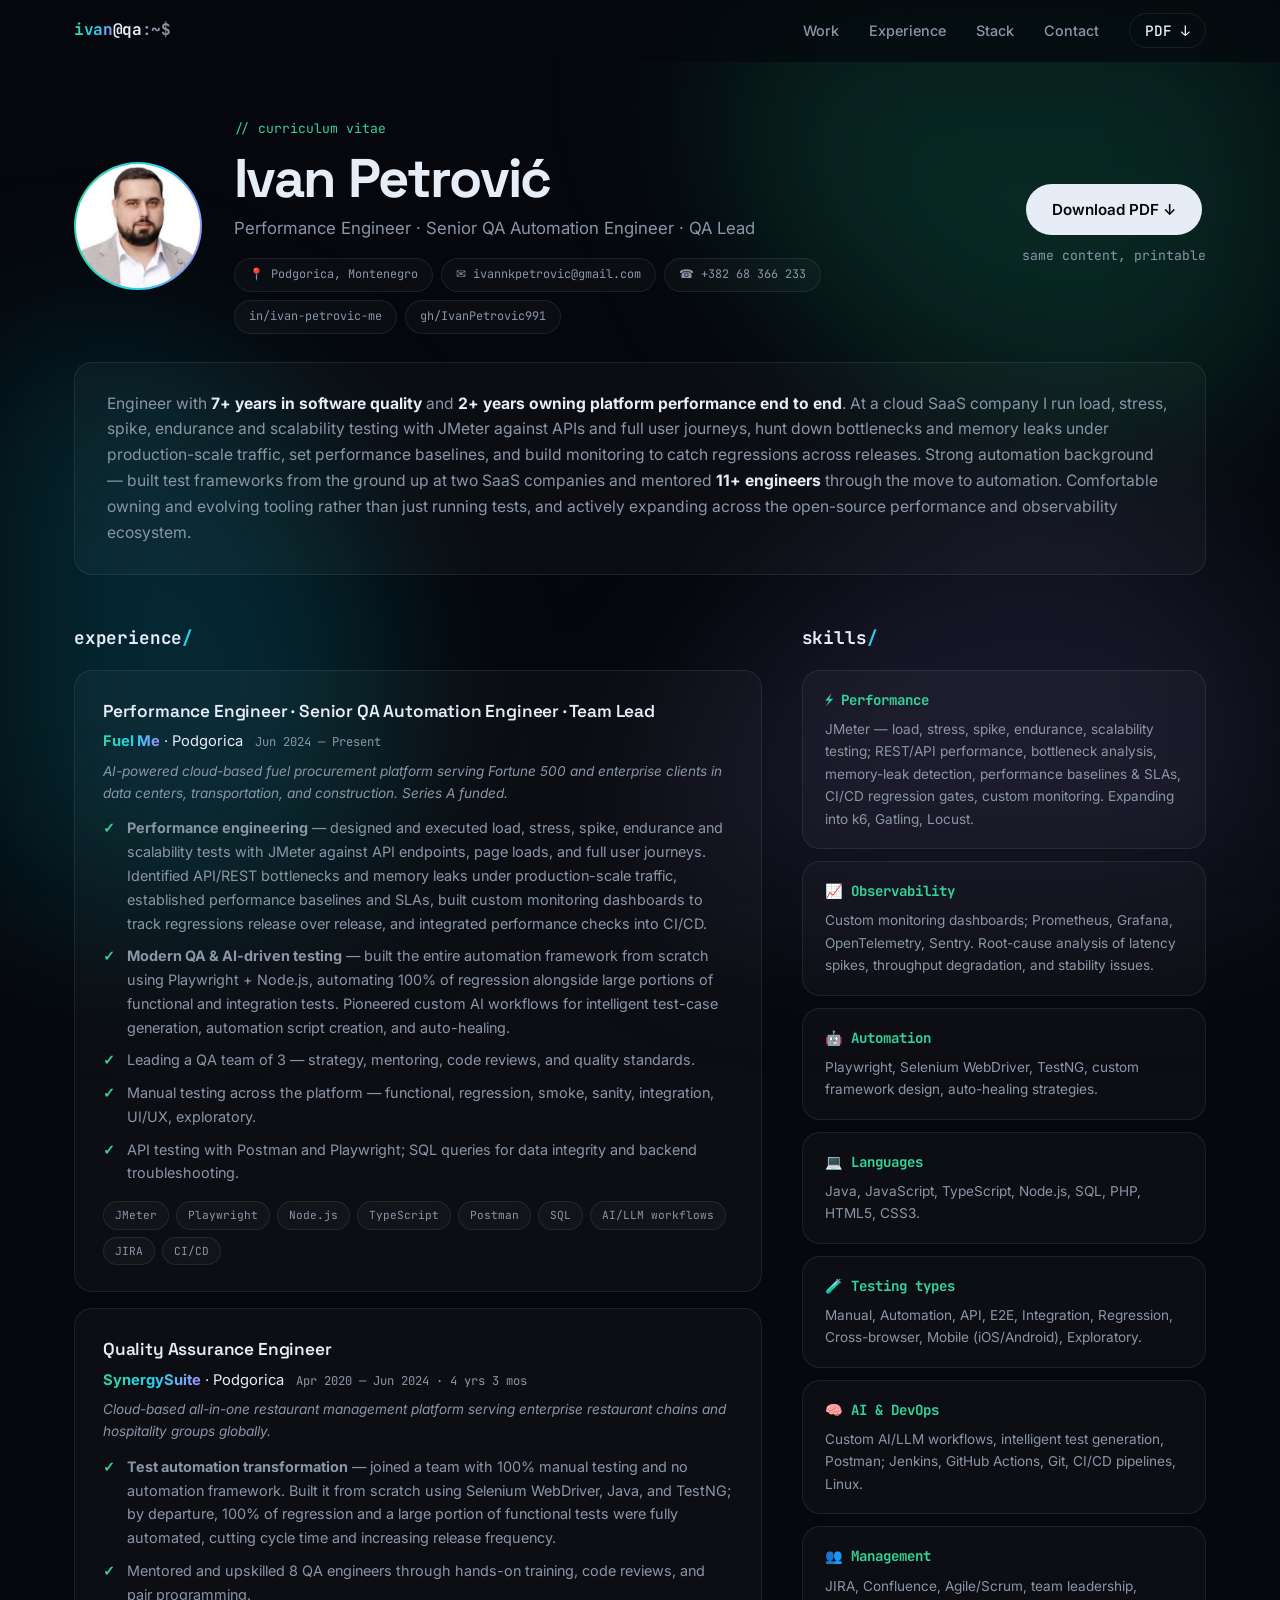
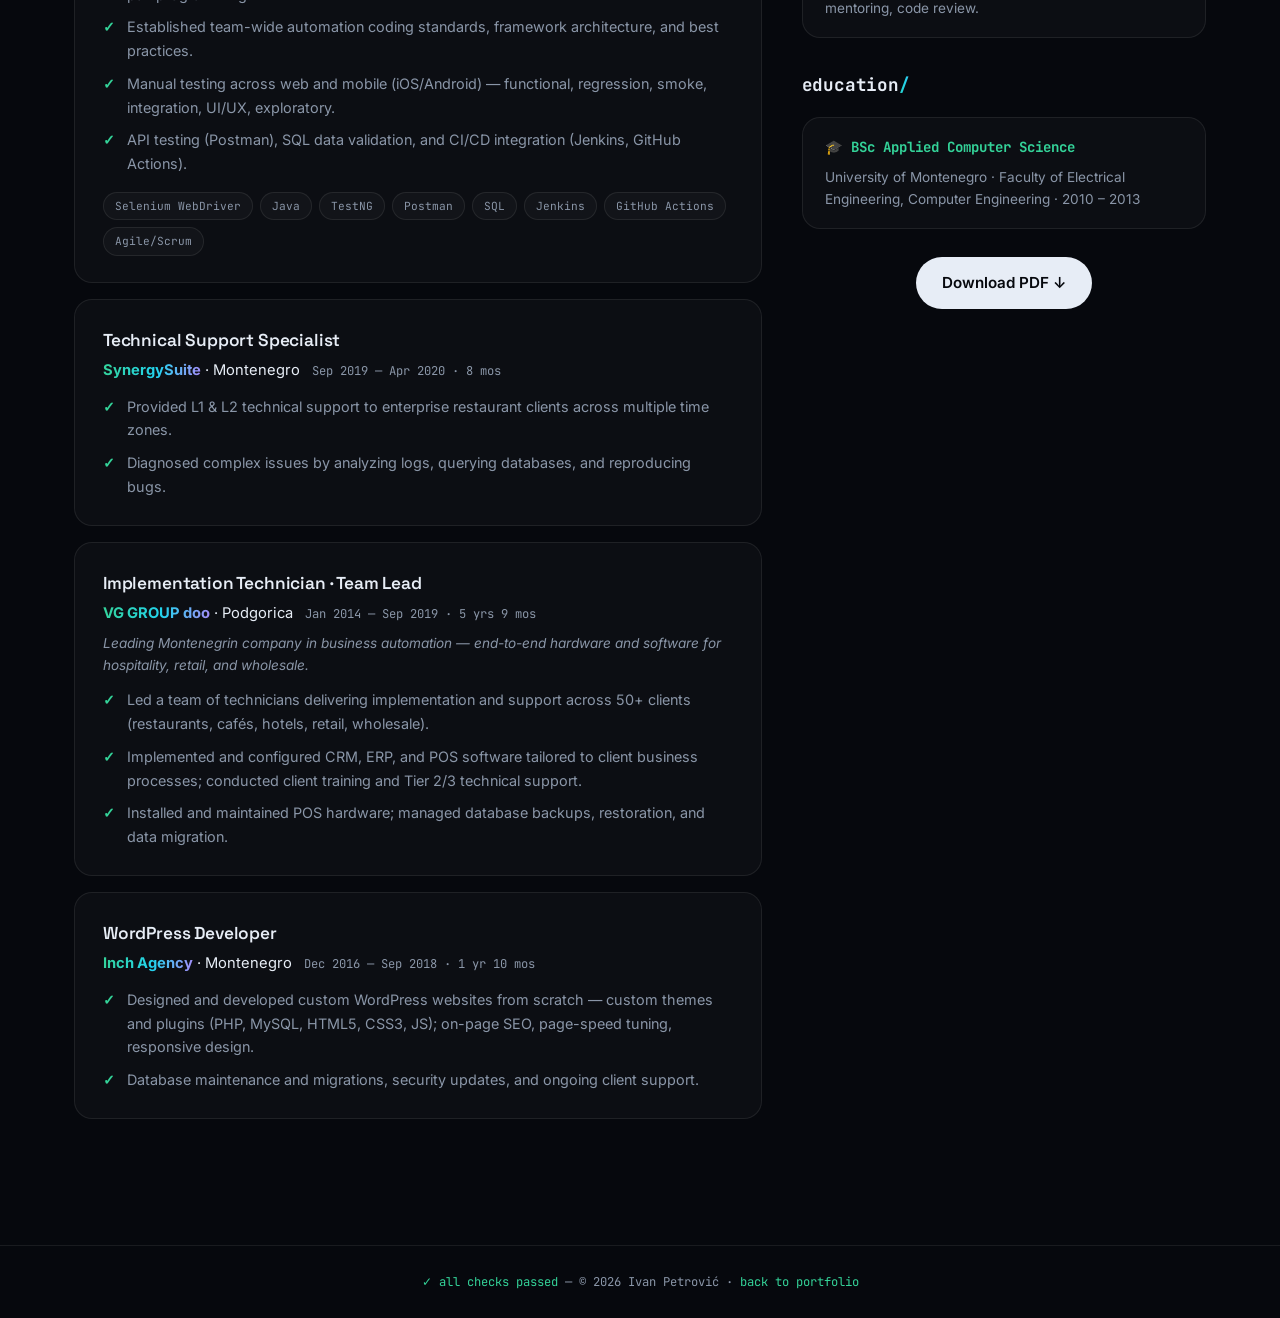
==== cv.html @ 8883f0e4 "Portfolio website — dark bento design, project case studies, CV page" ====
<!DOCTYPE html>
<html lang="en">
<head>
  <meta charset="UTF-8">
  <meta name="viewport" content="width=device-width, initial-scale=1.0">
  <title>CV — Ivan Petrović</title>
  <meta name="description" content="CV of Ivan Petrović — Performance Engineer, Senior QA Automation Engineer and QA Lead from Podgorica, Montenegro.">
  <link rel="icon" href="data:image/svg+xml,<svg xmlns='http://www.w3.org/2000/svg' viewBox='0 0 100 100'><text y='.9em' font-size='90'>✓</text></svg>">
  <link rel="preconnect" href="https://fonts.googleapis.com">
  <link rel="preconnect" href="https://fonts.gstatic.com" crossorigin>
  <link href="https://fonts.googleapis.com/css2?family=Space+Grotesk:wght@400;500;600;700&family=Inter:wght@400;500;600;700&family=JetBrains+Mono:wght@400;500;700&display=swap" rel="stylesheet">
  <link rel="stylesheet" href="css/style.css">
</head>
<body>

  <div class="aurora" aria-hidden="true">
    <div class="aurora-blob a1"></div>
    <div class="aurora-blob a2"></div>
    <div class="aurora-blob a3"></div>
  </div>
  <div class="noise" aria-hidden="true"></div>

  <nav class="nav" id="nav">
    <div class="nav-progress" id="navProgress"></div>
    <div class="nav-inner">
      <a href="index.html" class="nav-logo mono"><span class="grad-text">ivan</span>@qa<span class="dim">:~$</span></a>
      <button class="nav-toggle" id="navToggle" aria-label="Toggle menu" aria-expanded="false">
        <span></span><span></span><span></span>
      </button>
      <ul class="nav-links" id="navLinks">
        <li><a href="index.html#work">Work</a></li>
        <li><a href="index.html#experience">Experience</a></li>
        <li><a href="index.html#stack">Stack</a></li>
        <li><a href="index.html#contact">Contact</a></li>
        <li><a href="assets/IvanPetrovic_CV.pdf" class="nav-cta" download>PDF ↓</a></li>
      </ul>
    </div>
  </nav>

  <main class="cv-page">

    <header class="cv-head reveal">
      <img class="cv-photo" src="assets/profile.png" alt="Ivan Petrović" width="600" height="600">
      <div class="cv-head-text">
        <p class="section-kicker mono">// curriculum vitae</p>
        <h1 class="cv-name">Ivan Petrović</h1>
        <p class="cv-roles">Performance Engineer · Senior QA Automation Engineer · QA Lead</p>
        <div class="cv-contacts mono">
          <span class="pill">📍 Podgorica, Montenegro</span>
          <a class="pill" href="mailto:ivannkpetrovic@gmail.com">✉ ivannkpetrovic@gmail.com</a>
          <a class="pill" href="tel:+38268366233">☎ +382 68 366 233</a>
          <a class="pill" href="https://www.linkedin.com/in/ivan-petrovic-me/" target="_blank" rel="noopener">in/ivan-petrovic-me</a>
          <a class="pill" href="https://github.com/IvanPetrovic991" target="_blank" rel="noopener">gh/IvanPetrovic991</a>
        </div>
      </div>
      <div class="cv-download">
        <a href="assets/IvanPetrovic_CV.pdf" class="btn btn-primary" download>Download PDF ↓</a>
        <span class="mono dim sm">same content, printable</span>
      </div>
    </header>

    <section class="cv-summary reveal glow">
      <p>Engineer with <strong>7+ years in software quality</strong> and <strong>2+ years owning platform performance
      end to end</strong>. At a cloud SaaS company I run load, stress, spike, endurance and scalability testing with
      JMeter against APIs and full user journeys, hunt down bottlenecks and memory leaks under production-scale
      traffic, set performance baselines, and build monitoring to catch regressions across releases. Strong automation
      background — built test frameworks from the ground up at two SaaS companies and mentored <strong>11+
      engineers</strong> through the move to automation. Comfortable owning and evolving tooling rather than just
      running tests, and actively expanding across the open-source performance and observability ecosystem.</p>
    </section>

    <div class="cv-grid">

      <div class="cv-main">
        <h2 class="cv-section-title mono reveal">experience<span class="grad-text">/</span></h2>

        <article class="cv-job reveal glow">
          <header>
            <h3>Performance Engineer · Senior QA Automation Engineer · Team Lead</h3>
            <p class="cv-job-meta"><span class="grad-text">Fuel Me</span> · Podgorica <span class="mono dim">Jun 2024 — Present</span></p>
            <p class="cv-job-blurb">AI-powered cloud-based fuel procurement platform serving Fortune 500 and enterprise clients in data centers, transportation, and construction. Series A funded.</p>
          </header>
          <ul class="ticks">
            <li><strong>Performance engineering</strong> — designed and executed load, stress, spike, endurance and scalability tests with JMeter against API endpoints, page loads, and full user journeys. Identified API/REST bottlenecks and memory leaks under production-scale traffic, established performance baselines and SLAs, built custom monitoring dashboards to track regressions release over release, and integrated performance checks into CI/CD.</li>
            <li><strong>Modern QA & AI-driven testing</strong> — built the entire automation framework from scratch using Playwright + Node.js, automating 100% of regression alongside large portions of functional and integration tests. Pioneered custom AI workflows for intelligent test-case generation, automation script creation, and auto-healing.</li>
            <li>Leading a QA team of 3 — strategy, mentoring, code reviews, and quality standards.</li>
            <li>Manual testing across the platform — functional, regression, smoke, sanity, integration, UI/UX, exploratory.</li>
            <li>API testing with Postman and Playwright; SQL queries for data integrity and backend troubleshooting.</li>
          </ul>
          <div class="chips mono">
            <span>JMeter</span><span>Playwright</span><span>Node.js</span><span>TypeScript</span><span>Postman</span><span>SQL</span><span>AI/LLM workflows</span><span>JIRA</span><span>CI/CD</span>
          </div>
        </article>

        <article class="cv-job reveal glow">
          <header>
            <h3>Quality Assurance Engineer</h3>
            <p class="cv-job-meta"><span class="grad-text">SynergySuite</span> · Podgorica <span class="mono dim">Apr 2020 — Jun 2024 · 4 yrs 3 mos</span></p>
            <p class="cv-job-blurb">Cloud-based all-in-one restaurant management platform serving enterprise restaurant chains and hospitality groups globally.</p>
          </header>
          <ul class="ticks">
            <li><strong>Test automation transformation</strong> — joined a team with 100% manual testing and no automation framework. Built it from scratch using Selenium WebDriver, Java, and TestNG; by departure, 100% of regression and a large portion of functional tests were fully automated, cutting cycle time and increasing release frequency.</li>
            <li>Mentored and upskilled 8 QA engineers through hands-on training, code reviews, and pair programming.</li>
            <li>Established team-wide automation coding standards, framework architecture, and best practices.</li>
            <li>Manual testing across web and mobile (iOS/Android) — functional, regression, smoke, integration, UI/UX, exploratory.</li>
            <li>API testing (Postman), SQL data validation, and CI/CD integration (Jenkins, GitHub Actions).</li>
          </ul>
          <div class="chips mono">
            <span>Selenium WebDriver</span><span>Java</span><span>TestNG</span><span>Postman</span><span>SQL</span><span>Jenkins</span><span>GitHub Actions</span><span>Agile/Scrum</span>
          </div>
        </article>

        <article class="cv-job reveal glow">
          <header>
            <h3>Technical Support Specialist</h3>
            <p class="cv-job-meta"><span class="grad-text">SynergySuite</span> · Montenegro <span class="mono dim">Sep 2019 — Apr 2020 · 8 mos</span></p>
          </header>
          <ul class="ticks">
            <li>Provided L1 & L2 technical support to enterprise restaurant clients across multiple time zones.</li>
            <li>Diagnosed complex issues by analyzing logs, querying databases, and reproducing bugs.</li>
          </ul>
        </article>

        <article class="cv-job reveal glow">
          <header>
            <h3>Implementation Technician · Team Lead</h3>
            <p class="cv-job-meta"><span class="grad-text">VG GROUP doo</span> · Podgorica <span class="mono dim">Jan 2014 — Sep 2019 · 5 yrs 9 mos</span></p>
            <p class="cv-job-blurb">Leading Montenegrin company in business automation — end-to-end hardware and software for hospitality, retail, and wholesale.</p>
          </header>
          <ul class="ticks">
            <li>Led a team of technicians delivering implementation and support across 50+ clients (restaurants, cafés, hotels, retail, wholesale).</li>
            <li>Implemented and configured CRM, ERP, and POS software tailored to client business processes; conducted client training and Tier 2/3 technical support.</li>
            <li>Installed and maintained POS hardware; managed database backups, restoration, and data migration.</li>
          </ul>
        </article>

        <article class="cv-job reveal glow">
          <header>
            <h3>WordPress Developer</h3>
            <p class="cv-job-meta"><span class="grad-text">Inch Agency</span> · Montenegro <span class="mono dim">Dec 2016 — Sep 2018 · 1 yr 10 mos</span></p>
          </header>
          <ul class="ticks">
            <li>Designed and developed custom WordPress websites from scratch — custom themes and plugins (PHP, MySQL, HTML5, CSS3, JS); on-page SEO, page-speed tuning, responsive design.</li>
            <li>Database maintenance and migrations, security updates, and ongoing client support.</li>
          </ul>
        </article>
      </div>

      <aside class="cv-side">
        <h2 class="cv-section-title mono reveal">skills<span class="grad-text">/</span></h2>

        <div class="cv-skill reveal glow">
          <h3 class="mono">⚡ Performance</h3>
          <p>JMeter — load, stress, spike, endurance, scalability testing; REST/API performance, bottleneck analysis, memory-leak detection, performance baselines & SLAs, CI/CD regression gates, custom monitoring. Expanding into k6, Gatling, Locust.</p>
        </div>
        <div class="cv-skill reveal glow">
          <h3 class="mono">📈 Observability</h3>
          <p>Custom monitoring dashboards; Prometheus, Grafana, OpenTelemetry, Sentry. Root-cause analysis of latency spikes, throughput degradation, and stability issues.</p>
        </div>
        <div class="cv-skill reveal glow">
          <h3 class="mono">🤖 Automation</h3>
          <p>Playwright, Selenium WebDriver, TestNG, custom framework design, auto-healing strategies.</p>
        </div>
        <div class="cv-skill reveal glow">
          <h3 class="mono">💻 Languages</h3>
          <p>Java, JavaScript, TypeScript, Node.js, SQL, PHP, HTML5, CSS3.</p>
        </div>
        <div class="cv-skill reveal glow">
          <h3 class="mono">🧪 Testing types</h3>
          <p>Manual, Automation, API, E2E, Integration, Regression, Cross-browser, Mobile (iOS/Android), Exploratory.</p>
        </div>
        <div class="cv-skill reveal glow">
          <h3 class="mono">🧠 AI & DevOps</h3>
          <p>Custom AI/LLM workflows, intelligent test generation, Postman; Jenkins, GitHub Actions, Git, CI/CD pipelines, Linux.</p>
        </div>
        <div class="cv-skill reveal glow">
          <h3 class="mono">👥 Management</h3>
          <p>JIRA, Confluence, Agile/Scrum, team leadership, mentoring, code review.</p>
        </div>

        <h2 class="cv-section-title mono reveal">education<span class="grad-text">/</span></h2>
        <div class="cv-skill reveal glow">
          <h3 class="mono">🎓 BSc Applied Computer Science</h3>
          <p>University of Montenegro · Faculty of Electrical Engineering, Computer Engineering · 2010 – 2013</p>
        </div>

        <div class="cv-download-side reveal">
          <a href="assets/IvanPetrovic_CV.pdf" class="btn btn-primary" download>Download PDF ↓</a>
        </div>
      </aside>

    </div>
  </main>

  <footer class="footer mono">
    <p><span class="ok">✓ all checks passed</span> <span class="dim">— © <span id="year"></span> Ivan Petrović · <a href="index.html">back to portfolio</a></span></p>
  </footer>

  <script src="js/main.js"></script>
</body>
</html>
---- css/style.css ----
/* ============ Tokens ============ */
:root {
  --bg: #06080d;
  --surface: rgba(255, 255, 255, 0.028);
  --surface-solid: #0c1018;
  --border: rgba(255, 255, 255, 0.08);
  --border-hover: rgba(52, 211, 153, 0.45);
  --text: #e7edf6;
  --text-dim: #8a96a8;
  --green: #34d399;
  --cyan: #22d3ee;
  --violet: #a78bfa;
  --red: #f87171;
  --grad: linear-gradient(100deg, var(--green), var(--cyan) 55%, var(--violet));
  --radius: 18px;
  --font-display: "Space Grotesk", "Inter", system-ui, sans-serif;
  --font-sans: "Inter", system-ui, sans-serif;
  --font-mono: "JetBrains Mono", ui-monospace, monospace;
  --nav-h: 62px;
  --max-w: 1180px;
}

* { margin: 0; padding: 0; box-sizing: border-box; }
html { scroll-behavior: smooth; scroll-padding-top: calc(var(--nav-h) + 20px); }

body {
  background: var(--bg);
  color: var(--text);
  font-family: var(--font-sans);
  line-height: 1.65;
  -webkit-font-smoothing: antialiased;
  overflow-x: hidden;
}

.mono { font-family: var(--font-mono); }
.dim { color: var(--text-dim); }
.ok { color: var(--green); }
.bad { color: var(--red); }
.sm { font-size: 0.82rem; }

.grad-text {
  background: var(--grad);
  -webkit-background-clip: text;
  background-clip: text;
  -webkit-text-fill-color: transparent;
  font-style: normal;
}

a { color: var(--green); text-decoration: none; }
a:hover { text-decoration: underline; }
::selection { background: var(--green); color: var(--bg); }

/* ============ Aurora background ============ */
.aurora {
  position: fixed;
  inset: 0;
  z-index: -2;
  overflow: hidden;
  filter: blur(90px) saturate(1.2);
}
.aurora-blob {
  position: absolute;
  width: 55vw;
  height: 55vw;
  border-radius: 50%;
  opacity: 0.16;
  animation: drift 26s ease-in-out infinite alternate;
}
.a1 { background: var(--green); top: -22vw; right: -12vw; }
.a2 { background: var(--cyan); top: 38%; left: -25vw; animation-delay: -9s; animation-duration: 32s; }
.a3 { background: var(--violet); bottom: -25vw; right: -8vw; animation-delay: -18s; animation-duration: 38s; opacity: 0.12; }

@keyframes drift {
  from { transform: translate(0, 0) scale(1); }
  to { transform: translate(8vw, 6vh) scale(1.15); }
}

.noise {
  position: fixed;
  inset: 0;
  z-index: -1;
  opacity: 0.5;
  pointer-events: none;
  background-image: url("data:image/svg+xml,%3Csvg xmlns='http://www.w3.org/2000/svg' width='180' height='180'%3E%3Cfilter id='n'%3E%3CfeTurbulence type='fractalNoise' baseFrequency='0.85' numOctaves='2'/%3E%3CfeColorMatrix values='0 0 0 0 0 0 0 0 0 0 0 0 0 0 0 0 0 0 0.035 0'/%3E%3C/filter%3E%3Crect width='180' height='180' filter='url(%23n)'/%3E%3C/svg%3E");
}

/* ============ Reveal ============ */
.reveal {
  opacity: 0;
  transform: translateY(26px);
  transition: opacity 0.7s cubic-bezier(0.16, 1, 0.3, 1), transform 0.7s cubic-bezier(0.16, 1, 0.3, 1);
}
.reveal.visible { opacity: 1; transform: none; }
.reveal.d1 { transition-delay: 0.07s; }
.reveal.d2 { transition-delay: 0.14s; }
.reveal.d3 { transition-delay: 0.22s; }
.reveal.d4 { transition-delay: 0.3s; }
.reveal.d5 { transition-delay: 0.4s; }

@media (prefers-reduced-motion: reduce) {
  html { scroll-behavior: auto; }
  .reveal { opacity: 1; transform: none; transition: none; }
  .aurora-blob { animation: none; }
  .marquee-track { animation: none !important; }
  .pulse { animation: none; }
}

/* ============ Nav ============ */
.nav {
  position: fixed;
  top: 0; left: 0; right: 0;
  height: var(--nav-h);
  z-index: 100;
  background: rgba(6, 8, 13, 0.75);
  backdrop-filter: blur(16px) saturate(1.4);
  -webkit-backdrop-filter: blur(16px) saturate(1.4);
  border-bottom: 1px solid transparent;
  transition: border-color 0.3s ease;
}
.nav.scrolled { border-bottom-color: var(--border); }

.nav-progress {
  position: absolute;
  top: 0; left: 0;
  height: 2px;
  width: 0;
  background: var(--grad);
  transition: width 0.08s linear;
}

.nav-inner {
  max-width: var(--max-w);
  margin: 0 auto;
  height: 100%;
  padding: 0 24px;
  display: flex;
  align-items: center;
  justify-content: space-between;
}

.nav-logo { font-size: 1rem; font-weight: 700; color: var(--text); letter-spacing: -0.02em; }
.nav-logo:hover { text-decoration: none; }

.nav-links { display: flex; align-items: center; gap: 30px; list-style: none; }
.nav-links a {
  color: var(--text-dim);
  font-size: 0.9rem;
  font-weight: 500;
  transition: color 0.2s ease;
}
.nav-links a:hover, .nav-links a.active { color: var(--text); text-decoration: none; }

.nav-cta {
  font-family: var(--font-mono);
  border: 1px solid var(--border);
  color: var(--text) !important;
  padding: 7px 15px;
  border-radius: 999px;
  transition: border-color 0.2s ease, background 0.2s ease;
}
.nav-cta:hover { border-color: var(--green); background: rgba(52, 211, 153, 0.08); }

.nav-toggle { display: none; flex-direction: column; gap: 5px; background: none; border: none; cursor: pointer; padding: 8px; }
.nav-toggle span { width: 24px; height: 2px; background: var(--text); border-radius: 2px; transition: transform 0.25s ease, opacity 0.25s ease; }
.nav-toggle.open span:nth-child(1) { transform: translateY(7px) rotate(45deg); }
.nav-toggle.open span:nth-child(2) { opacity: 0; }
.nav-toggle.open span:nth-child(3) { transform: translateY(-7px) rotate(-45deg); }

/* ============ Hero ============ */
.hero {
  min-height: 100svh;
  display: flex;
  flex-direction: column;
  justify-content: center;
  padding-top: var(--nav-h);
}

.hero-inner {
  max-width: var(--max-w);
  margin: 0 auto;
  padding: 64px 24px 48px;
  width: 100%;
}

.hero-meta { display: flex; gap: 10px; flex-wrap: wrap; align-items: center; margin-bottom: 28px; }

.hero-avatar {
  width: 52px;
  height: 52px;
  border-radius: 50%;
  object-fit: cover;
  border: 2px solid transparent;
  background: var(--grad) border-box;
  margin-right: 6px;
}

.pill {
  font-size: 0.74rem;
  padding: 6px 14px;
  border-radius: 999px;
  border: 1px solid var(--border);
  color: var(--text-dim);
  background: var(--surface);
}
.pill-live { color: var(--green); border-color: rgba(52, 211, 153, 0.35); display: inline-flex; align-items: center; gap: 8px; }
.pulse {
  width: 7px; height: 7px;
  border-radius: 50%;
  background: var(--green);
  animation: pulse 2s ease infinite;
}
@keyframes pulse {
  0%, 100% { box-shadow: 0 0 0 0 rgba(52, 211, 153, 0.5); }
  50% { box-shadow: 0 0 0 6px rgba(52, 211, 153, 0); }
}

.hero-title {
  font-family: var(--font-display);
  font-size: clamp(2.7rem, 7.2vw, 5.6rem);
  font-weight: 700;
  line-height: 1.02;
  letter-spacing: -0.035em;
  margin-bottom: 30px;
}
.hero-title span { display: block; }

.hero-sub {
  font-size: clamp(1rem, 1.6vw, 1.18rem);
  color: var(--text-dim);
  max-width: 640px;
  margin-bottom: 36px;
}
.hero-sub strong { color: var(--text); }

.hero-actions { display: flex; gap: 14px; flex-wrap: wrap; margin-bottom: 56px; }

.btn {
  display: inline-flex;
  align-items: center;
  gap: 9px;
  padding: 13px 26px;
  border-radius: 999px;
  font-weight: 600;
  font-size: 0.95rem;
  transition: transform 0.15s ease, box-shadow 0.15s ease, border-color 0.15s ease;
}
.btn:hover { text-decoration: none; transform: translateY(-2px); }
.btn-lg { padding: 16px 34px; font-size: 1.05rem; }

.btn-primary { background: var(--text); color: var(--bg); }
.btn-primary:hover { box-shadow: 0 10px 40px rgba(52, 211, 153, 0.3); }

.btn-ghost { border: 1px solid var(--border); color: var(--text); background: var(--surface); }
.btn-ghost:hover { border-color: var(--border-hover); }

.hero-facts {
  display: flex;
  flex-direction: column;
  gap: 12px;
  max-width: 680px;
  border-left: 2px solid rgba(52, 211, 153, 0.35);
  padding-left: 20px;
}
.hero-facts p { font-size: 0.84rem; color: var(--text-dim); line-height: 1.7; }
.hero-facts strong { color: var(--text); font-weight: 500; }
.fact-prompt {
  color: var(--green);
  font-weight: 700;
  margin-right: 8px;
  white-space: nowrap;
}

/* Marquee */
.marquee {
  border-block: 1px solid var(--border);
  overflow: hidden;
  padding: 14px 0;
  background: var(--surface);
  mask-image: linear-gradient(90deg, transparent, black 8%, black 92%, transparent);
  -webkit-mask-image: linear-gradient(90deg, transparent, black 8%, black 92%, transparent);
}
.marquee-track {
  display: flex;
  gap: 28px;
  width: max-content;
  animation: marquee 32s linear infinite;
  font-size: 0.82rem;
  color: var(--text-dim);
  white-space: nowrap;
}
.marquee-track i { color: var(--green); font-style: normal; }
@keyframes marquee { to { transform: translateX(-50%); } }

/* ============ Sections ============ */
.section {
  max-width: var(--max-w);
  margin: 0 auto;
  padding: 110px 24px 0;
}

.section-kicker { color: var(--green); font-size: 0.82rem; margin-bottom: 10px; }

.section-title {
  font-family: var(--font-display);
  font-size: clamp(2rem, 4.5vw, 3.2rem);
  font-weight: 700;
  letter-spacing: -0.03em;
  margin-bottom: 44px;
}

/* ============ Projects ============ */
.project { margin-bottom: 110px; }
.project:last-child { margin-bottom: 0; }

.project-head {
  display: grid;
  grid-template-columns: 1.6fr 1fr;
  gap: 40px;
  align-items: end;
  margin-bottom: 34px;
}

.project-tag { color: var(--green); font-size: 0.8rem; margin-bottom: 12px; }

.project-title {
  font-family: var(--font-display);
  font-size: clamp(1.9rem, 4.2vw, 3rem);
  font-weight: 700;
  letter-spacing: -0.03em;
  line-height: 1.08;
  margin-bottom: 16px;
}

.project-lede { color: var(--text-dim); font-size: 1.02rem; max-width: 620px; }
.project-lede strong { color: var(--text); }
.project-lede em { color: var(--text); font-style: normal; border-bottom: 2px solid var(--green); }

.project-cta { display: flex; flex-direction: column; gap: 16px; align-items: flex-start; }

.chips { display: flex; flex-wrap: wrap; gap: 7px; }
.chips span {
  font-size: 0.7rem;
  padding: 4px 11px;
  border-radius: 999px;
  border: 1px solid var(--border);
  color: var(--text-dim);
  background: var(--surface);
}

/* Bento */
.bento {
  display: grid;
  grid-template-columns: repeat(12, 1fr);
  gap: 16px;
}
.span-4 { grid-column: span 4; }
.span-5 { grid-column: span 5; }
.span-7 { grid-column: span 7; }

.bento-card {
  position: relative;
  background: var(--surface);
  border: 1px solid var(--border);
  border-radius: var(--radius);
  padding: 26px;
  overflow: hidden;
  transition: border-color 0.25s ease, transform 0.25s ease;
  display: flex;
  flex-direction: column;
  gap: 12px;
}
.bento-card:hover { border-color: var(--border-hover); transform: translateY(-3px); }

/* mouse-follow spotlight */
.glow::before {
  content: "";
  position: absolute;
  inset: 0;
  border-radius: inherit;
  background: radial-gradient(360px circle at var(--mx, 50%) var(--my, 50%), rgba(52, 211, 153, 0.08), transparent 65%);
  opacity: 0;
  transition: opacity 0.3s ease;
  pointer-events: none;
}
.glow:hover::before { opacity: 1; }

.bento-title {
  font-family: var(--font-display);
  font-size: 1.06rem;
  font-weight: 600;
  letter-spacing: -0.01em;
  display: flex;
  align-items: center;
  gap: 10px;
}
.bento-ico { font-size: 1.05rem; }

.bento-card p { color: var(--text-dim); font-size: 0.9rem; }
.bento-card p strong, .bento-card li strong { color: var(--text); }
.bento-card code { color: var(--green); font-size: 0.82em; background: rgba(52, 211, 153, 0.08); padding: 1px 6px; border-radius: 6px; }

.q { display: block; margin-top: 8px; color: var(--text); font-style: italic; font-size: 0.86rem; }

/* code blocks */
.code {
  background: var(--surface-solid);
  border: 1px solid var(--border);
  border-radius: 12px;
  padding: 16px 18px;
  font-size: 0.74rem;
  line-height: 1.6;
  overflow-x: auto;
  margin-top: auto;
}
.code-sm { font-size: 0.7rem; }
.c-kw { color: var(--violet); }
.c-fn { color: var(--cyan); }
.c-str { color: var(--green); }
.c-num { color: #fbbf24; }
.c-cm { color: var(--text-dim); }
.c-key { color: var(--cyan); }

/* verdict tables */
.verdict {
  border: 1px solid var(--border);
  border-radius: 12px;
  overflow: hidden;
  font-size: 0.74rem;
  margin-top: auto;
  background: var(--surface-solid);
}
.v-row {
  display: grid;
  grid-template-columns: 1.6fr 1fr 0.9fr 0.9fr 0.6fr;
  gap: 8px;
  padding: 8px 14px;
  border-bottom: 1px solid var(--border);
  align-items: center;
}
.v-row:last-child { border-bottom: none; }
.v-head { color: var(--text-dim); background: rgba(255, 255, 255, 0.02); }
.v-row .ok { font-weight: 700; }

/* key-value rows */
.kv { display: flex; flex-direction: column; gap: 8px; font-size: 0.78rem; margin-top: auto; }
.kv > div {
  display: flex;
  justify-content: space-between;
  gap: 14px;
  padding: 9px 14px;
  border: 1px solid var(--border);
  border-radius: 10px;
  background: var(--surface-solid);
}

/* tick lists */
.ticks { list-style: none; display: flex; flex-direction: column; gap: 9px; }
.ticks li {
  color: var(--text-dim);
  font-size: 0.88rem;
  padding-left: 24px;
  position: relative;
}
.ticks li::before {
  content: "✓";
  position: absolute;
  left: 0;
  color: var(--green);
  font-family: var(--font-mono);
  font-weight: 700;
}

/* architecture layers */
.layers { display: flex; flex-direction: column; gap: 4px; font-size: 0.76rem; }
.layer {
  display: flex;
  justify-content: space-between;
  gap: 14px;
  align-items: baseline;
  border: 1px solid var(--border);
  background: var(--surface-solid);
  border-radius: 10px;
  padding: 8px 14px;
}
.layer-n { color: var(--cyan); white-space: nowrap; }
.layer-arrow { text-align: center; color: var(--text-dim); font-size: 0.7rem; line-height: 1; }

.project-foot {
  margin-top: 22px;
  font-size: 0.78rem;
  color: var(--text-dim);
}
.project-foot code { color: var(--green); }

/* ============ Experience ============ */
.xp-list { display: flex; flex-direction: column; gap: 16px; }

.xp {
  position: relative;
  display: grid;
  grid-template-columns: 190px 1fr;
  gap: 28px;
  background: var(--surface);
  border: 1px solid var(--border);
  border-radius: var(--radius);
  padding: 28px;
  overflow: hidden;
  transition: border-color 0.25s ease, transform 0.25s ease;
}
.xp:hover { border-color: var(--border-hover); transform: translateY(-2px); }
.xp-compact { padding: 20px 28px; }

.xp-when { font-size: 0.78rem; color: var(--text-dim); padding-top: 4px; white-space: nowrap; }

.xp-body h3 {
  font-family: var(--font-display);
  font-size: 1.12rem;
  font-weight: 600;
  letter-spacing: -0.01em;
  margin-bottom: 4px;
}
.xp-co { font-weight: 700; }
.xp-blurb { color: var(--text-dim); font-size: 0.86rem; font-style: italic; margin-bottom: 10px; }
.xp .ticks li { font-size: 0.9rem; }

.edu { margin-top: 28px; font-size: 0.82rem; color: var(--text-dim); }

/* ============ Stack ============ */
.stack-grid {
  display: grid;
  grid-template-columns: repeat(3, 1fr);
  gap: 16px;
}
.stack-card {
  position: relative;
  background: var(--surface);
  border: 1px solid var(--border);
  border-radius: var(--radius);
  padding: 24px;
  overflow: hidden;
  transition: border-color 0.25s ease, transform 0.25s ease;
}
.stack-card:hover { border-color: var(--border-hover); transform: translateY(-2px); }
.stack-card h3 { font-size: 0.95rem; font-weight: 700; margin-bottom: 8px; color: var(--green); }
.stack-card p { color: var(--text-dim); font-size: 0.88rem; }
.stack-card p .dim { font-size: 0.8em; }

/* ============ Contact ============ */
.section-contact { text-align: center; padding-bottom: 130px; }

.contact-title {
  font-family: var(--font-display);
  font-size: clamp(2.2rem, 6vw, 4.4rem);
  font-weight: 700;
  letter-spacing: -0.035em;
  line-height: 1.06;
  margin-bottom: 40px;
}

.contact-actions { margin-bottom: 28px; }
.contact-links { font-size: 0.84rem; display: flex; gap: 14px; justify-content: center; flex-wrap: wrap; }

/* ============ CV page ============ */
.cv-page {
  max-width: var(--max-w);
  margin: 0 auto;
  padding: calc(var(--nav-h) + 56px) 24px 110px;
}

.cv-head {
  display: grid;
  grid-template-columns: auto 1fr auto;
  gap: 32px;
  align-items: center;
  margin-bottom: 28px;
}

.cv-photo {
  width: 128px;
  height: 128px;
  border-radius: 50%;
  object-fit: cover;
  border: 2px solid transparent;
  background: var(--grad) border-box;
}

.cv-name {
  font-family: var(--font-display);
  font-size: clamp(2.2rem, 5vw, 3.4rem);
  font-weight: 700;
  letter-spacing: -0.03em;
  line-height: 1.05;
  margin-bottom: 8px;
}

.cv-roles { color: var(--text-dim); font-size: 1.05rem; margin-bottom: 16px; }

.cv-contacts { display: flex; flex-wrap: wrap; gap: 8px; }
.cv-contacts a.pill { color: var(--text-dim); transition: color 0.2s ease, border-color 0.2s ease; }
.cv-contacts a.pill:hover { color: var(--green); border-color: var(--border-hover); text-decoration: none; }

.cv-download { display: flex; flex-direction: column; gap: 10px; align-items: center; text-align: center; }

.cv-summary {
  position: relative;
  background: var(--surface);
  border: 1px solid var(--border);
  border-radius: var(--radius);
  padding: 28px 32px;
  margin-bottom: 48px;
  overflow: hidden;
}
.cv-summary p { color: var(--text-dim); font-size: 0.98rem; }
.cv-summary strong { color: var(--text); }

.cv-grid {
  display: grid;
  grid-template-columns: 1.7fr 1fr;
  gap: 40px;
  align-items: start;
}

.cv-section-title {
  font-size: 1.1rem;
  font-weight: 700;
  color: var(--text);
  margin-bottom: 18px;
  letter-spacing: -0.01em;
}
.cv-side .cv-section-title { margin-top: 0; }
.cv-side .cv-section-title:not(:first-child) { margin-top: 32px; }

.cv-job {
  position: relative;
  background: var(--surface);
  border: 1px solid var(--border);
  border-radius: var(--radius);
  padding: 26px 28px;
  margin-bottom: 16px;
  overflow: hidden;
  transition: border-color 0.25s ease, transform 0.25s ease;
}
.cv-job:hover { border-color: var(--border-hover); transform: translateY(-2px); }

.cv-job h3 {
  font-family: var(--font-display);
  font-size: 1.08rem;
  font-weight: 600;
  letter-spacing: -0.01em;
  margin-bottom: 4px;
}
.cv-job-meta { font-size: 0.92rem; margin-bottom: 6px; }
.cv-job-meta .grad-text { font-weight: 700; }
.cv-job-meta .mono { font-size: 0.76rem; margin-left: 8px; }
.cv-job-blurb { color: var(--text-dim); font-size: 0.85rem; font-style: italic; margin-bottom: 4px; }
.cv-job .ticks { margin-top: 12px; }
.cv-job .ticks li { font-size: 0.9rem; }
.cv-job .chips { margin-top: 16px; }

.cv-skill {
  position: relative;
  background: var(--surface);
  border: 1px solid var(--border);
  border-radius: var(--radius);
  padding: 18px 22px;
  margin-bottom: 12px;
  overflow: hidden;
  transition: border-color 0.25s ease;
}
.cv-skill:hover { border-color: var(--border-hover); }
.cv-skill h3 { font-size: 0.88rem; font-weight: 700; color: var(--green); margin-bottom: 6px; }
.cv-skill p { color: var(--text-dim); font-size: 0.85rem; }

.cv-download-side { margin-top: 28px; text-align: center; }

@media (max-width: 900px) {
  .cv-head { grid-template-columns: auto 1fr; }
  .cv-download { grid-column: 1 / -1; flex-direction: row; align-items: center; }
  .cv-grid { grid-template-columns: 1fr; }
}

@media (max-width: 560px) {
  .cv-head { grid-template-columns: 1fr; text-align: left; }
  .cv-photo { width: 96px; height: 96px; }
}

/* ============ Footer ============ */
.footer {
  border-top: 1px solid var(--border);
  padding: 26px 24px;
  text-align: center;
  font-size: 0.76rem;
  color: var(--text-dim);
}

/* ============ Responsive ============ */
@media (max-width: 1000px) {
  .span-4, .span-5, .span-7 { grid-column: span 6; }
  .project-head { grid-template-columns: 1fr; align-items: start; gap: 20px; }
  .stack-grid { grid-template-columns: repeat(2, 1fr); }
}

@media (max-width: 680px) {
  .nav-toggle { display: flex; }
  .nav-links {
    position: fixed;
    top: var(--nav-h);
    left: 0; right: 0;
    flex-direction: column;
    gap: 0;
    background: rgba(6, 8, 13, 0.97);
    backdrop-filter: blur(16px);
    border-bottom: 1px solid var(--border);
    padding: 8px 0 18px;
    transform: translateY(-130%);
    transition: transform 0.3s ease;
    z-index: -1;
  }
  .nav-links.open { transform: none; }
  .nav-links li { width: 100%; text-align: center; }
  .nav-links a { display: block; padding: 13px 0; }
  .nav-cta { display: inline-block !important; margin-top: 8px; }

  .span-4, .span-5, .span-7 { grid-column: span 12; }
  .stack-grid { grid-template-columns: 1fr; }
  .xp { grid-template-columns: 1fr; gap: 8px; }
  .section { padding-top: 80px; }
  .project { margin-bottom: 80px; }
  .v-row { grid-template-columns: 1.4fr 0.9fr 0.9fr 0.5fr; font-size: 0.68rem; }
  .v-row span:nth-child(4) { display: none; }
  .v-head span:nth-child(4) { display: none; }
}
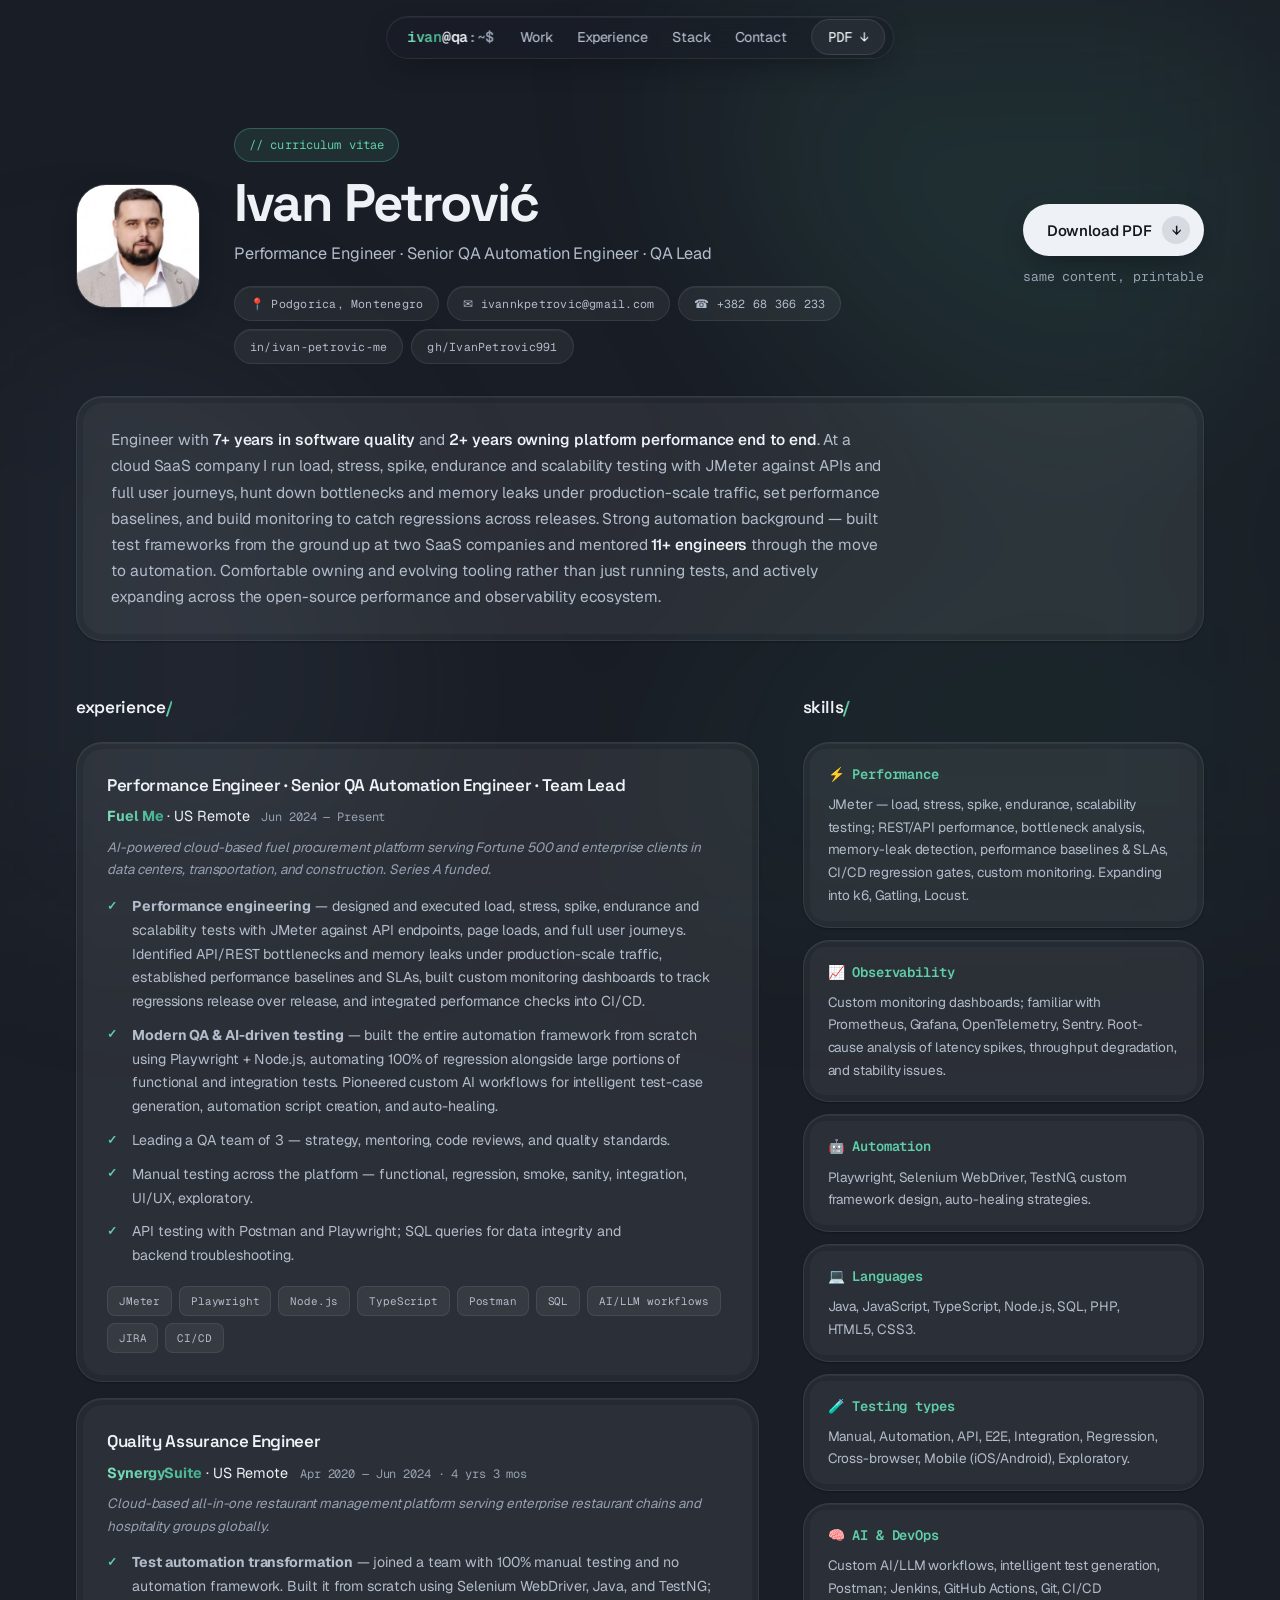
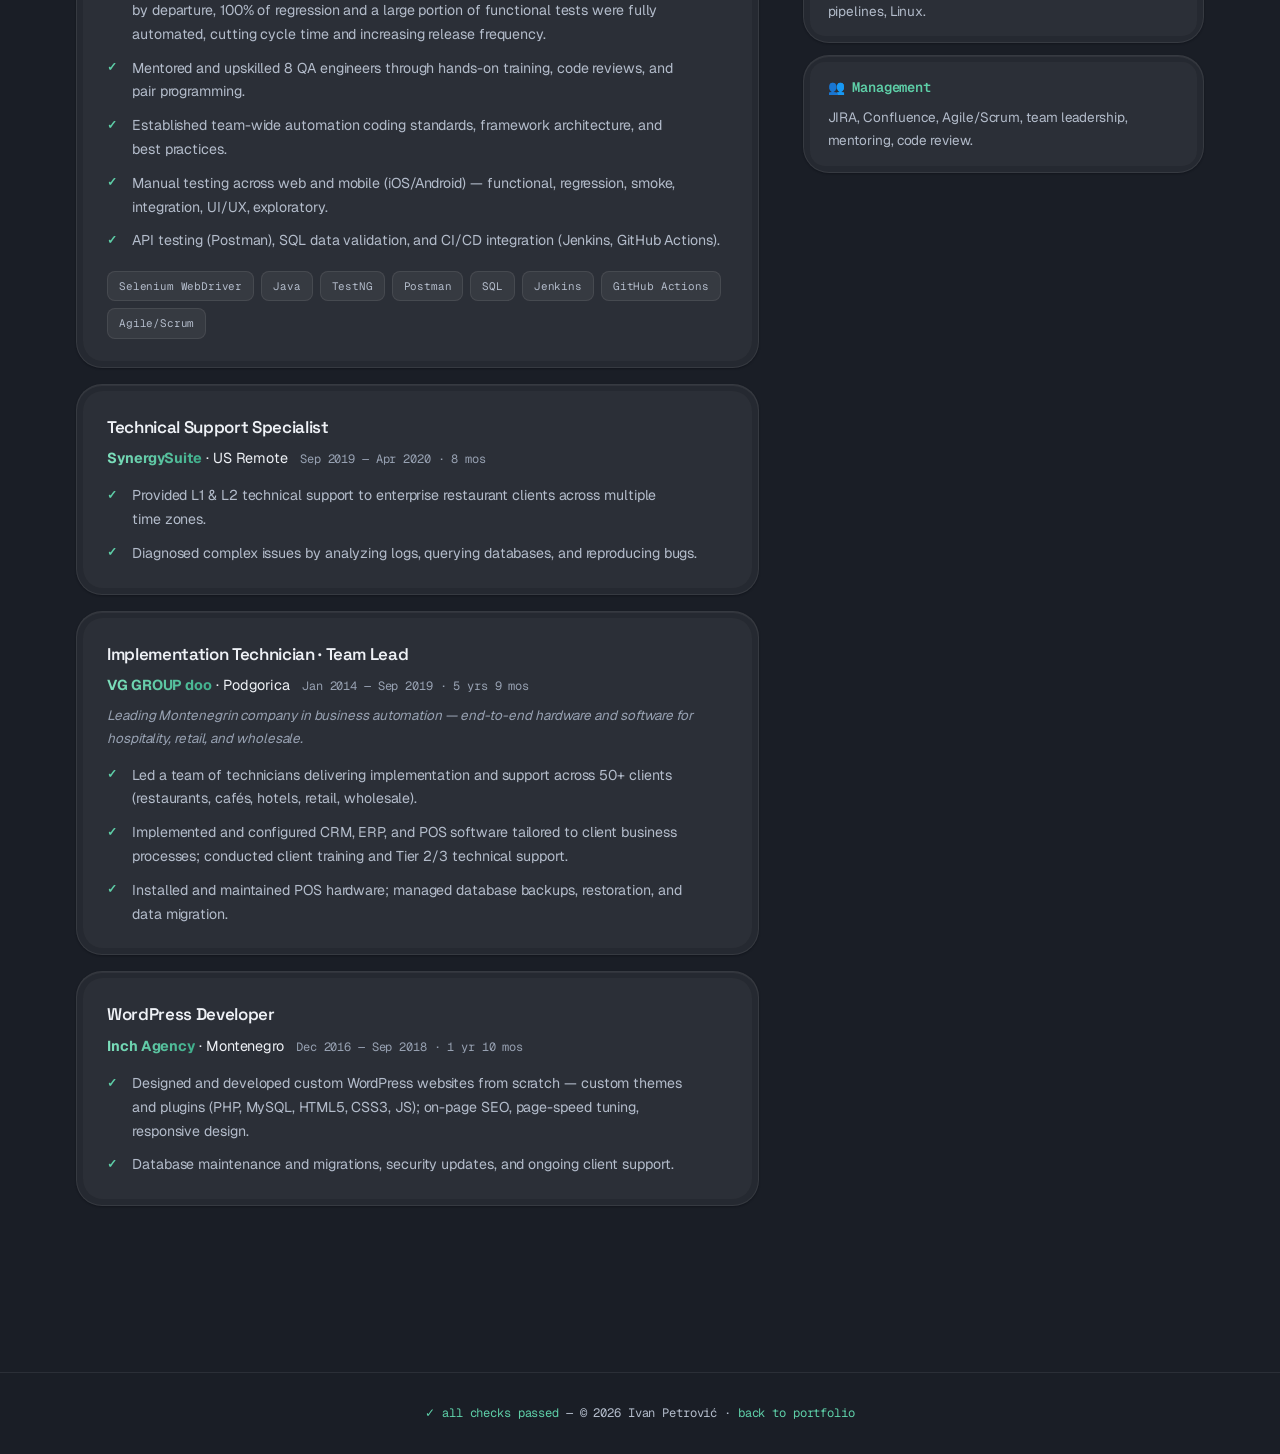
==== commit a07d1328: "Refresh project case studies from the repos; lighter theme and design pass Content — resynced agains" ====
--- a/cv.html
+++ b/cv.html
@@ -1,17 +1,38 @@
 <!DOCTYPE html>
-<html lang="en">
+<html lang="en" class="no-js">
 <head>
   <meta charset="UTF-8">
   <meta name="viewport" content="width=device-width, initial-scale=1.0">
   <title>CV — Ivan Petrović</title>
   <meta name="description" content="CV of Ivan Petrović — Performance Engineer, Senior QA Automation Engineer and QA Lead from Podgorica, Montenegro.">
+  <link rel="canonical" href="https://ivanpetrovic.dev/cv.html">
+  <meta name="theme-color" content="#1a1e26">
+  <meta name="author" content="Ivan Petrović">
+
+  <meta property="og:title" content="CV — Ivan Petrović">
+  <meta property="og:description" content="Performance Engineer, Senior QA Automation Engineer and QA Lead. 7+ years in software quality.">
+  <meta property="og:type" content="profile">
+  <meta property="og:url" content="https://ivanpetrovic.dev/cv.html">
+  <meta property="og:site_name" content="Ivan Petrović">
+  <meta property="og:image" content="https://ivanpetrovic.dev/assets/og-cover.png">
+  <meta property="og:image:width" content="1200">
+  <meta property="og:image:height" content="630">
+  <meta property="og:image:alt" content="Ivan Petrović — Performance & QA Automation Engineer">
+  <meta name="twitter:card" content="summary_large_image">
+  <meta name="twitter:title" content="CV — Ivan Petrović">
+  <meta name="twitter:description" content="Performance Engineer, Senior QA Automation Engineer and QA Lead. 7+ years in software quality.">
+  <meta name="twitter:image" content="https://ivanpetrovic.dev/assets/og-cover.png">
+
   <link rel="icon" href="data:image/svg+xml,<svg xmlns='http://www.w3.org/2000/svg' viewBox='0 0 100 100'><text y='.9em' font-size='90'>✓</text></svg>">
+  <link rel="apple-touch-icon" href="/assets/apple-touch-icon.png">
   <link rel="preconnect" href="https://fonts.googleapis.com">
   <link rel="preconnect" href="https://fonts.gstatic.com" crossorigin>
-  <link href="https://fonts.googleapis.com/css2?family=Space+Grotesk:wght@400;500;600;700&family=Inter:wght@400;500;600;700&family=JetBrains+Mono:wght@400;500;700&display=swap" rel="stylesheet">
+  <link href="https://fonts.googleapis.com/css2?family=Space+Grotesk:wght@400;500;600;700&family=Geist:wght@300;400;500;600;700&family=Geist+Mono:wght@400;500;600&display=swap" rel="stylesheet">
   <link rel="stylesheet" href="css/style.css">
 </head>
 <body>
+
+  <a href="#cv-main" class="skip-link">Skip to content</a>
 
   <div class="aurora" aria-hidden="true">
     <div class="aurora-blob a1"></div>
@@ -20,11 +41,12 @@
   </div>
   <div class="noise" aria-hidden="true"></div>
 
-  <nav class="nav" id="nav">
-    <div class="nav-progress" id="navProgress"></div>
+  <div class="progress-rail" aria-hidden="true"><div class="progress-bar" id="navProgress"></div></div>
+
+  <nav class="nav" id="nav" aria-label="Primary">
     <div class="nav-inner">
-      <a href="index.html" class="nav-logo mono"><span class="grad-text">ivan</span>@qa<span class="dim">:~$</span></a>
-      <button class="nav-toggle" id="navToggle" aria-label="Toggle menu" aria-expanded="false">
+      <a href="index.html" class="nav-logo"><span class="grad-text">ivan</span>@qa<span class="mute">:~$</span></a>
+      <button class="nav-toggle" id="navToggle" aria-label="Toggle menu" aria-expanded="false" aria-controls="navLinks">
         <span></span><span></span><span></span>
       </button>
       <ul class="nav-links" id="navLinks">
@@ -37,25 +59,25 @@
     </div>
   </nav>
 
-  <main class="cv-page">
+  <main class="cv-page" id="cv-main" tabindex="-1">
 
     <header class="cv-head reveal">
-      <img class="cv-photo" src="assets/profile.png" alt="Ivan Petrović" width="600" height="600">
+      <img class="cv-photo" src="assets/profile.png" alt="Portrait of Ivan Petrović" width="600" height="600" fetchpriority="high" decoding="async">
       <div class="cv-head-text">
         <p class="section-kicker mono">// curriculum vitae</p>
         <h1 class="cv-name">Ivan Petrović</h1>
         <p class="cv-roles">Performance Engineer · Senior QA Automation Engineer · QA Lead</p>
         <div class="cv-contacts mono">
-          <span class="pill">📍 Podgorica, Montenegro</span>
-          <a class="pill" href="mailto:ivannkpetrovic@gmail.com">✉ ivannkpetrovic@gmail.com</a>
-          <a class="pill" href="tel:+38268366233">☎ +382 68 366 233</a>
+          <span class="pill"><span aria-hidden="true">📍</span> Podgorica, Montenegro</span>
+          <a class="pill" href="mailto:ivannkpetrovic@gmail.com"><span aria-hidden="true">✉</span> ivannkpetrovic@gmail.com</a>
+          <a class="pill" href="tel:+38268366233"><span aria-hidden="true">☎</span> +382 68 366 233</a>
           <a class="pill" href="https://www.linkedin.com/in/ivan-petrovic-me/" target="_blank" rel="noopener">in/ivan-petrovic-me</a>
           <a class="pill" href="https://github.com/IvanPetrovic991" target="_blank" rel="noopener">gh/IvanPetrovic991</a>
         </div>
       </div>
       <div class="cv-download">
-        <a href="assets/IvanPetrovic_CV.pdf" class="btn btn-primary" download>Download PDF ↓</a>
-        <span class="mono dim sm">same content, printable</span>
+        <a href="assets/IvanPetrovic_CV.pdf" class="btn btn-primary" download>Download PDF <span class="btn-ico" aria-hidden="true">↓</span></a>
+        <span class="mono mute sm">same content, printable</span>
       </div>
     </header>
 
@@ -77,7 +99,7 @@
         <article class="cv-job reveal glow">
           <header>
             <h3>Performance Engineer · Senior QA Automation Engineer · Team Lead</h3>
-            <p class="cv-job-meta"><span class="grad-text">Fuel Me</span> · Podgorica <span class="mono dim">Jun 2024 — Present</span></p>
+            <p class="cv-job-meta"><span class="grad-text">Fuel Me</span> · US Remote <span class="mono dim">Jun 2024 — Present</span></p>
             <p class="cv-job-blurb">AI-powered cloud-based fuel procurement platform serving Fortune 500 and enterprise clients in data centers, transportation, and construction. Series A funded.</p>
           </header>
           <ul class="ticks">
@@ -95,7 +117,7 @@
         <article class="cv-job reveal glow">
           <header>
             <h3>Quality Assurance Engineer</h3>
-            <p class="cv-job-meta"><span class="grad-text">SynergySuite</span> · Podgorica <span class="mono dim">Apr 2020 — Jun 2024 · 4 yrs 3 mos</span></p>
+            <p class="cv-job-meta"><span class="grad-text">SynergySuite</span> · US Remote <span class="mono dim">Apr 2020 — Jun 2024 · 4 yrs 3 mos</span></p>
             <p class="cv-job-blurb">Cloud-based all-in-one restaurant management platform serving enterprise restaurant chains and hospitality groups globally.</p>
           </header>
           <ul class="ticks">
@@ -113,7 +135,7 @@
         <article class="cv-job reveal glow">
           <header>
             <h3>Technical Support Specialist</h3>
-            <p class="cv-job-meta"><span class="grad-text">SynergySuite</span> · Montenegro <span class="mono dim">Sep 2019 — Apr 2020 · 8 mos</span></p>
+            <p class="cv-job-meta"><span class="grad-text">SynergySuite</span> · US Remote <span class="mono dim">Sep 2019 — Apr 2020 · 8 mos</span></p>
           </header>
           <ul class="ticks">
             <li>Provided L1 & L2 technical support to enterprise restaurant clients across multiple time zones.</li>
@@ -150,42 +172,42 @@
         <h2 class="cv-section-title mono reveal">skills<span class="grad-text">/</span></h2>
 
         <div class="cv-skill reveal glow">
-          <h3 class="mono">⚡ Performance</h3>
+          <h3 class="mono"><span aria-hidden="true">⚡</span> Performance</h3>
           <p>JMeter — load, stress, spike, endurance, scalability testing; REST/API performance, bottleneck analysis, memory-leak detection, performance baselines & SLAs, CI/CD regression gates, custom monitoring. Expanding into k6, Gatling, Locust.</p>
         </div>
         <div class="cv-skill reveal glow">
-          <h3 class="mono">📈 Observability</h3>
-          <p>Custom monitoring dashboards; Prometheus, Grafana, OpenTelemetry, Sentry. Root-cause analysis of latency spikes, throughput degradation, and stability issues.</p>
-        </div>
-        <div class="cv-skill reveal glow">
-          <h3 class="mono">🤖 Automation</h3>
+          <h3 class="mono"><span aria-hidden="true">📈</span> Observability</h3>
+          <p>Custom monitoring dashboards; familiar with Prometheus, Grafana, OpenTelemetry, Sentry. Root-cause analysis of latency spikes, throughput degradation, and stability issues.</p>
+        </div>
+        <div class="cv-skill reveal glow">
+          <h3 class="mono"><span aria-hidden="true">🤖</span> Automation</h3>
           <p>Playwright, Selenium WebDriver, TestNG, custom framework design, auto-healing strategies.</p>
         </div>
         <div class="cv-skill reveal glow">
-          <h3 class="mono">💻 Languages</h3>
+          <h3 class="mono"><span aria-hidden="true">💻</span> Languages</h3>
           <p>Java, JavaScript, TypeScript, Node.js, SQL, PHP, HTML5, CSS3.</p>
         </div>
         <div class="cv-skill reveal glow">
-          <h3 class="mono">🧪 Testing types</h3>
+          <h3 class="mono"><span aria-hidden="true">🧪</span> Testing types</h3>
           <p>Manual, Automation, API, E2E, Integration, Regression, Cross-browser, Mobile (iOS/Android), Exploratory.</p>
         </div>
         <div class="cv-skill reveal glow">
-          <h3 class="mono">🧠 AI & DevOps</h3>
+          <h3 class="mono"><span aria-hidden="true">🧠</span> AI & DevOps</h3>
           <p>Custom AI/LLM workflows, intelligent test generation, Postman; Jenkins, GitHub Actions, Git, CI/CD pipelines, Linux.</p>
         </div>
         <div class="cv-skill reveal glow">
-          <h3 class="mono">👥 Management</h3>
+          <h3 class="mono"><span aria-hidden="true">👥</span> Management</h3>
           <p>JIRA, Confluence, Agile/Scrum, team leadership, mentoring, code review.</p>
         </div>
 
         <h2 class="cv-section-title mono reveal">education<span class="grad-text">/</span></h2>
         <div class="cv-skill reveal glow">
-          <h3 class="mono">🎓 BSc Applied Computer Science</h3>
+          <h3 class="mono"><span aria-hidden="true">🎓</span> BSc Applied Computer Science</h3>
           <p>University of Montenegro · Faculty of Electrical Engineering, Computer Engineering · 2010 – 2013</p>
         </div>
 
         <div class="cv-download-side reveal">
-          <a href="assets/IvanPetrovic_CV.pdf" class="btn btn-primary" download>Download PDF ↓</a>
+          <a href="assets/IvanPetrovic_CV.pdf" class="btn btn-primary" download>Download PDF <span class="btn-ico" aria-hidden="true">↓</span></a>
         </div>
       </aside>
 
--- a/css/style.css
+++ b/css/style.css
@@ -1,170 +1,333 @@
+/* =========================================================
+   Ivan Petrović — portfolio
+   Palette: single jade accent on lifted graphite (no AI gradient)
+   Type:    Space Grotesk (display) · Geist (body) · Geist Mono
+   ========================================================= */
+
 /* ============ Tokens ============ */
 :root {
-  --bg: #06080d;
-  --surface: rgba(255, 255, 255, 0.028);
-  --surface-solid: #0c1018;
-  --border: rgba(255, 255, 255, 0.08);
-  --border-hover: rgba(52, 211, 153, 0.45);
-  --text: #e7edf6;
-  --text-dim: #8a96a8;
-  --green: #34d399;
-  --cyan: #22d3ee;
-  --violet: #a78bfa;
-  --red: #f87171;
-  --grad: linear-gradient(100deg, var(--green), var(--cyan) 55%, var(--violet));
-  --radius: 18px;
-  --font-display: "Space Grotesk", "Inter", system-ui, sans-serif;
-  --font-sans: "Inter", system-ui, sans-serif;
-  --font-mono: "JetBrains Mono", ui-monospace, monospace;
-  --nav-h: 62px;
+  /* Surfaces — lifted well above near-black, cool graphite */
+  --bg: #1a1e26;
+  --bg-deep: #14171e;
+  --shell: rgba(255, 255, 255, 0.052);
+  --core: rgba(255, 255, 255, 0.026);
+  --surface: rgba(255, 255, 255, 0.055);
+  --surface-solid: #222732;
+  --surface-raised: #272d38;
+
+  --border: rgba(255, 255, 255, 0.115);
+  --border-soft: rgba(255, 255, 255, 0.078);
+  --border-hover: rgba(94, 207, 168, 0.42);
+  --hairline: rgba(255, 255, 255, 0.08);
+
+  /* Text — checked against the composite card surface (#2c2f37: bg + shell + core),
+     not against --bg, which is the lighter of the two and would flatter the numbers.
+     --text-dim 6.9:1 · --text-mute 5.1:1 · both clear WCAG AA. */
+  --text: #eef1f6;
+  --text-dim: #b3bccb;
+  --text-mute: #97a1b2;
+
+  /* ONE accent — calm jade, desaturated */
+  --accent: #5ecfa8;
+  --accent-bright: #7ee0bd;
+  --accent-deep: #3fae8b;
+  --accent-wash: rgba(94, 207, 168, 0.10);
+  --accent-line: rgba(94, 207, 168, 0.30);
+
+  /* Status only (never decorative) */
+  --red: #f0958d;
+  --amber: #e6c079;
+
+  /* Depth — tinted, never pure black */
+  --shadow-sm: 0 1px 2px rgba(8, 11, 17, 0.4);
+  --shadow-md: 0 10px 30px -12px rgba(8, 11, 17, 0.7);
+  --shadow-lg: 0 24px 70px -24px rgba(8, 11, 17, 0.85);
+  --inner-lift: inset 0 1px 0 rgba(255, 255, 255, 0.055);
+
+  /* Geometry — concentric radii */
+  --r-shell: 26px;
+  --r-core: 20px;
+  --r-sm: 12px;
+  --bezel: 6px;
+
+  --font-display: "Space Grotesk", "Geist", system-ui, sans-serif;
+  --font-sans: "Geist", system-ui, -apple-system, sans-serif;
+  --font-mono: "Geist Mono", ui-monospace, SFMono-Regular, monospace;
+
+  --nav-h: 58px;
   --max-w: 1180px;
+
+  /* Spring easing — mass, not linear */
+  --spring: cubic-bezier(0.32, 0.72, 0, 1);
+  --ease-out: cubic-bezier(0.16, 1, 0.3, 1);
 }
 
 * { margin: 0; padding: 0; box-sizing: border-box; }
-html { scroll-behavior: smooth; scroll-padding-top: calc(var(--nav-h) + 20px); }
+
+html {
+  scroll-behavior: smooth;
+  scroll-padding-top: calc(var(--nav-h) + 42px);
+  -webkit-text-size-adjust: 100%;
+}
 
 body {
   background: var(--bg);
   color: var(--text);
   font-family: var(--font-sans);
-  line-height: 1.65;
+  font-size: 1rem;
+  line-height: 1.68;
+  letter-spacing: -0.005em;
   -webkit-font-smoothing: antialiased;
+  -moz-osx-font-smoothing: grayscale;
   overflow-x: hidden;
 }
 
-.mono { font-family: var(--font-mono); }
+/* Data should never wobble */
+.mono, .verdict, .kv, .layers, .code, .chips, .xp-when {
+  font-variant-numeric: tabular-nums;
+}
+
+.mono { font-family: var(--font-mono); letter-spacing: -0.01em; }
 .dim { color: var(--text-dim); }
-.ok { color: var(--green); }
+.mute { color: var(--text-mute); }
+.ok { color: var(--accent); }
 .bad { color: var(--red); }
 .sm { font-size: 0.82rem; }
 
+/* Single-hue tonal wash — replaces the multi-colour gradient */
 .grad-text {
-  background: var(--grad);
+  background: linear-gradient(96deg, var(--accent-bright), var(--accent-deep));
   -webkit-background-clip: text;
   background-clip: text;
   -webkit-text-fill-color: transparent;
   font-style: normal;
 }
 
-a { color: var(--green); text-decoration: none; }
-a:hover { text-decoration: underline; }
-::selection { background: var(--green); color: var(--bg); }
-
-/* ============ Aurora background ============ */
+a { color: var(--accent); text-decoration: none; }
+a:hover { text-decoration: underline; text-underline-offset: 3px; }
+::selection { background: var(--accent); color: var(--bg-deep); }
+
+/* Keyboard focus — required, never removed */
+:focus-visible {
+  outline: 2px solid var(--accent);
+  outline-offset: 3px;
+  border-radius: 6px;
+}
+
+/* Skip link */
+.skip-link {
+  position: absolute;
+  left: 16px;
+  top: -100px;
+  z-index: 300;
+  background: var(--surface-raised);
+  color: var(--text);
+  border: 1px solid var(--border);
+  padding: 12px 20px;
+  border-radius: 999px;
+  font-size: 0.88rem;
+  font-weight: 500;
+  transition: top 0.25s var(--spring);
+}
+.skip-link:focus { top: 16px; text-decoration: none; }
+
+/* ============ Ambient background ============ */
 .aurora {
   position: fixed;
   inset: 0;
   z-index: -2;
   overflow: hidden;
-  filter: blur(90px) saturate(1.2);
+  filter: blur(100px) saturate(1.05);
 }
 .aurora-blob {
   position: absolute;
-  width: 55vw;
-  height: 55vw;
+  width: 58vw;
+  height: 58vw;
   border-radius: 50%;
-  opacity: 0.16;
-  animation: drift 26s ease-in-out infinite alternate;
-}
-.a1 { background: var(--green); top: -22vw; right: -12vw; }
-.a2 { background: var(--cyan); top: 38%; left: -25vw; animation-delay: -9s; animation-duration: 32s; }
-.a3 { background: var(--violet); bottom: -25vw; right: -8vw; animation-delay: -18s; animation-duration: 38s; opacity: 0.12; }
+  animation: drift 30s var(--ease-out) infinite alternate;
+  will-change: transform;
+}
+.a1 { background: var(--accent); opacity: 0.10; top: -24vw; right: -14vw; }
+.a2 { background: #7f93b5; opacity: 0.075; top: 36%; left: -26vw; animation-delay: -10s; animation-duration: 36s; }
+.a3 { background: var(--accent-deep); opacity: 0.06; bottom: -26vw; right: -10vw; animation-delay: -20s; animation-duration: 42s; }
 
 @keyframes drift {
-  from { transform: translate(0, 0) scale(1); }
-  to { transform: translate(8vw, 6vh) scale(1.15); }
-}
-
+  from { transform: translate3d(0, 0, 0) scale(1); }
+  to { transform: translate3d(7vw, 5vh, 0) scale(1.14); }
+}
+
+/* Fixed grain — breaks digital flatness */
 .noise {
   position: fixed;
   inset: 0;
   z-index: -1;
-  opacity: 0.5;
+  opacity: 0.42;
   pointer-events: none;
-  background-image: url("data:image/svg+xml,%3Csvg xmlns='http://www.w3.org/2000/svg' width='180' height='180'%3E%3Cfilter id='n'%3E%3CfeTurbulence type='fractalNoise' baseFrequency='0.85' numOctaves='2'/%3E%3CfeColorMatrix values='0 0 0 0 0 0 0 0 0 0 0 0 0 0 0 0 0 0 0.035 0'/%3E%3C/filter%3E%3Crect width='180' height='180' filter='url(%23n)'/%3E%3C/svg%3E");
-}
-
-/* ============ Reveal ============ */
+  background-image: url("data:image/svg+xml,%3Csvg xmlns='http://www.w3.org/2000/svg' width='180' height='180'%3E%3Cfilter id='n'%3E%3CfeTurbulence type='fractalNoise' baseFrequency='0.85' numOctaves='2'/%3E%3CfeColorMatrix values='0 0 0 0 0 0 0 0 0 0 0 0 0 0 0 0 0 0 0.032 0'/%3E%3C/filter%3E%3Crect width='180' height='180' filter='url(%23n)'/%3E%3C/svg%3E");
+}
+
+/* ============ Reveal — heavy fade-up with blur ============ */
 .reveal {
   opacity: 0;
-  transform: translateY(26px);
-  transition: opacity 0.7s cubic-bezier(0.16, 1, 0.3, 1), transform 0.7s cubic-bezier(0.16, 1, 0.3, 1);
-}
-.reveal.visible { opacity: 1; transform: none; }
-.reveal.d1 { transition-delay: 0.07s; }
-.reveal.d2 { transition-delay: 0.14s; }
-.reveal.d3 { transition-delay: 0.22s; }
-.reveal.d4 { transition-delay: 0.3s; }
-.reveal.d5 { transition-delay: 0.4s; }
+  transform: translateY(18px);
+  filter: blur(6px);
+  transition:
+    opacity 0.85s var(--spring),
+    transform 0.85s var(--spring),
+    filter 0.85s var(--spring);
+}
+.reveal.visible { opacity: 1; transform: none; filter: none; }
+.reveal.d1 { transition-delay: 0.06s; }
+.reveal.d2 { transition-delay: 0.13s; }
+.reveal.d3 { transition-delay: 0.2s; }
+.reveal.d4 { transition-delay: 0.27s; }
+.reveal.d5 { transition-delay: 0.35s; }
+
+/* No-JS / observer-less fallback: never hide content permanently.
+   The guard is removed by js/main.js itself, so a failed script leaves it on. */
+.no-js .reveal { opacity: 1; transform: none; filter: none; }
+
+/* A link inside a not-yet-revealed block must never be focused while invisible */
+.reveal:focus-within {
+  opacity: 1 !important;
+  transform: none !important;
+  filter: none !important;
+  transition: none !important;
+}
 
 @media (prefers-reduced-motion: reduce) {
   html { scroll-behavior: auto; }
-  .reveal { opacity: 1; transform: none; transition: none; }
+  .reveal { opacity: 1; transform: none; filter: none; transition: none; }
   .aurora-blob { animation: none; }
   .marquee-track { animation: none !important; }
   .pulse { animation: none; }
-}
-
-/* ============ Nav ============ */
+  * { transition-duration: 0.01ms !important; animation-duration: 0.01ms !important; }
+}
+
+/* ============ Scroll progress (top hairline) ============ */
+.progress-rail {
+  position: fixed;
+  top: 0; left: 0; right: 0;
+  height: 2px;
+  z-index: 120;
+  pointer-events: none;
+}
+.progress-bar {
+  height: 100%;
+  width: 0;
+  background: linear-gradient(90deg, var(--accent-deep), var(--accent-bright));
+  transition: width 0.1s linear;
+}
+
+/* ============ Floating island nav ============ */
 .nav {
   position: fixed;
-  top: 0; left: 0; right: 0;
-  height: var(--nav-h);
-  z-index: 100;
-  background: rgba(6, 8, 13, 0.75);
-  backdrop-filter: blur(16px) saturate(1.4);
-  -webkit-backdrop-filter: blur(16px) saturate(1.4);
-  border-bottom: 1px solid transparent;
-  transition: border-color 0.3s ease;
-}
-.nav.scrolled { border-bottom-color: var(--border); }
-
-.nav-progress {
+  top: 16px;
+  left: 50%;
+  transform: translateX(-50%);
+  z-index: 110;
+  width: max-content;
+  max-width: calc(100% - 28px);
+  padding: 7px 8px 7px 20px;
+  border-radius: 999px;
+  border: 1px solid var(--border-soft);
+  background: rgba(26, 30, 38, 0.66);
+  -webkit-backdrop-filter: blur(22px) saturate(1.6);
+  backdrop-filter: blur(22px) saturate(1.6);
+  box-shadow: var(--shadow-md), var(--inner-lift);
+  transition: box-shadow 0.4s var(--spring), background 0.4s var(--spring), border-color 0.4s var(--spring);
+}
+.nav.scrolled {
+  background: rgba(26, 30, 38, 0.84);
+  border-color: var(--border);
+  box-shadow: var(--shadow-lg), var(--inner-lift);
+}
+
+.nav-inner {
+  display: flex;
+  align-items: center;
+  gap: 26px;
+}
+
+.nav-logo {
+  font-family: var(--font-mono);
+  font-size: 0.92rem;
+  font-weight: 600;
+  color: var(--text);
+  letter-spacing: -0.02em;
+  white-space: nowrap;
+}
+.nav-logo:hover { text-decoration: none; }
+
+.nav-links { display: flex; align-items: center; gap: 24px; list-style: none; }
+.nav-links a {
+  position: relative;
+  color: var(--text-dim);
+  font-size: 0.875rem;
+  font-weight: 450;
+  white-space: nowrap;
+  transition: color 0.3s var(--spring);
+}
+.nav-links a:hover { color: var(--text); text-decoration: none; }
+
+/* Current-section indicator */
+.nav-links a.active { color: var(--text); }
+.nav-links a:not(.nav-cta).active::after {
+  content: "";
   position: absolute;
-  top: 0; left: 0;
-  height: 2px;
-  width: 0;
-  background: var(--grad);
-  transition: width 0.08s linear;
-}
-
-.nav-inner {
+  left: 0; right: 0;
+  bottom: -6px;
+  height: 1.5px;
+  border-radius: 2px;
+  background: var(--accent);
+}
+
+.nav-cta {
+  font-family: var(--font-mono);
+  font-size: 0.82rem;
+  border: 1px solid var(--border);
+  color: var(--text) !important;
+  padding: 8px 16px;
+  border-radius: 999px;
+  background: var(--surface);
+  transition: border-color 0.3s var(--spring), background 0.3s var(--spring), transform 0.3s var(--spring);
+}
+.nav-cta:hover { border-color: var(--border-hover); background: var(--accent-wash); }
+.nav-cta:active { transform: scale(0.97); }
+
+.nav-toggle {
+  display: none;
+  flex-direction: column;
+  justify-content: center;
+  gap: 5px;
+  width: 38px;
+  height: 38px;
+  border-radius: 999px;
+  background: var(--surface);
+  border: 1px solid var(--border-soft);
+  cursor: pointer;
+  padding: 0;
+  align-items: center;
+}
+.nav-toggle span {
+  display: block;
+  width: 16px;
+  height: 1.5px;
+  background: var(--text);
+  border-radius: 2px;
+  transition: transform 0.4s var(--spring), opacity 0.25s var(--spring);
+}
+.nav-toggle.open span:nth-child(1) { transform: translateY(6.5px) rotate(45deg); }
+.nav-toggle.open span:nth-child(2) { opacity: 0; }
+.nav-toggle.open span:nth-child(3) { transform: translateY(-6.5px) rotate(-45deg); }
+
+/* ============ Layout shell ============ */
+.wrap {
   max-width: var(--max-w);
   margin: 0 auto;
-  height: 100%;
-  padding: 0 24px;
-  display: flex;
-  align-items: center;
-  justify-content: space-between;
-}
-
-.nav-logo { font-size: 1rem; font-weight: 700; color: var(--text); letter-spacing: -0.02em; }
-.nav-logo:hover { text-decoration: none; }
-
-.nav-links { display: flex; align-items: center; gap: 30px; list-style: none; }
-.nav-links a {
-  color: var(--text-dim);
-  font-size: 0.9rem;
-  font-weight: 500;
-  transition: color 0.2s ease;
-}
-.nav-links a:hover, .nav-links a.active { color: var(--text); text-decoration: none; }
-
-.nav-cta {
-  font-family: var(--font-mono);
-  border: 1px solid var(--border);
-  color: var(--text) !important;
-  padding: 7px 15px;
-  border-radius: 999px;
-  transition: border-color 0.2s ease, background 0.2s ease;
-}
-.nav-cta:hover { border-color: var(--green); background: rgba(52, 211, 153, 0.08); }
-
-.nav-toggle { display: none; flex-direction: column; gap: 5px; background: none; border: none; cursor: pointer; padding: 8px; }
-.nav-toggle span { width: 24px; height: 2px; background: var(--text); border-radius: 2px; transition: transform 0.25s ease, opacity 0.25s ease; }
-.nav-toggle.open span:nth-child(1) { transform: translateY(7px) rotate(45deg); }
-.nav-toggle.open span:nth-child(2) { opacity: 0; }
-.nav-toggle.open span:nth-child(3) { transform: translateY(-7px) rotate(-45deg); }
+  padding-inline: 26px;
+  width: 100%;
+}
 
 /* ============ Hero ============ */
 .hero {
@@ -172,182 +335,293 @@
   display: flex;
   flex-direction: column;
   justify-content: center;
-  padding-top: var(--nav-h);
+  padding-top: calc(var(--nav-h) + 44px);
 }
 
 .hero-inner {
   max-width: var(--max-w);
   margin: 0 auto;
-  padding: 64px 24px 48px;
+  padding: 60px 26px 54px;
   width: 100%;
 }
 
-.hero-meta { display: flex; gap: 10px; flex-wrap: wrap; align-items: center; margin-bottom: 28px; }
+.hero-meta { display: flex; gap: 12px; flex-wrap: wrap; align-items: center; margin-bottom: 32px; }
 
 .hero-avatar {
-  width: 52px;
-  height: 52px;
-  border-radius: 50%;
+  width: 54px;
+  height: 54px;
+  border-radius: 20px; /* squircle, not another circle */
   object-fit: cover;
-  border: 2px solid transparent;
-  background: var(--grad) border-box;
-  margin-right: 6px;
+  border: 1px solid var(--border);
+  box-shadow: var(--shadow-md), var(--inner-lift);
+  margin-right: 4px;
 }
 
 .pill {
-  font-size: 0.74rem;
-  padding: 6px 14px;
+  font-family: var(--font-mono);
+  font-size: 0.72rem;
+  letter-spacing: 0.02em;
+  padding: 7px 15px;
   border-radius: 999px;
-  border: 1px solid var(--border);
+  border: 1px solid var(--border-soft);
   color: var(--text-dim);
   background: var(--surface);
-}
-.pill-live { color: var(--green); border-color: rgba(52, 211, 153, 0.35); display: inline-flex; align-items: center; gap: 8px; }
+  box-shadow: var(--inner-lift);
+}
+.pill-live {
+  color: var(--accent);
+  border-color: var(--accent-line);
+  background: var(--accent-wash);
+  display: inline-flex;
+  align-items: center;
+  gap: 9px;
+}
 .pulse {
-  width: 7px; height: 7px;
+  width: 6px; height: 6px;
   border-radius: 50%;
-  background: var(--green);
-  animation: pulse 2s ease infinite;
+  background: var(--accent);
+  animation: pulse 2.4s var(--ease-out) infinite;
 }
 @keyframes pulse {
-  0%, 100% { box-shadow: 0 0 0 0 rgba(52, 211, 153, 0.5); }
-  50% { box-shadow: 0 0 0 6px rgba(52, 211, 153, 0); }
+  0%, 100% { box-shadow: 0 0 0 0 rgba(94, 207, 168, 0.45); }
+  50% { box-shadow: 0 0 0 7px rgba(94, 207, 168, 0); }
 }
 
 .hero-title {
   font-family: var(--font-display);
-  font-size: clamp(2.7rem, 7.2vw, 5.6rem);
+  font-size: clamp(2.65rem, 7vw, 5.4rem);
   font-weight: 700;
-  line-height: 1.02;
-  letter-spacing: -0.035em;
-  margin-bottom: 30px;
+  line-height: 1.03;
+  letter-spacing: -0.04em;
+  margin-bottom: 32px;
+  text-wrap: balance;
 }
 .hero-title span { display: block; }
 
 .hero-sub {
-  font-size: clamp(1rem, 1.6vw, 1.18rem);
+  font-size: clamp(1rem, 1.5vw, 1.14rem);
   color: var(--text-dim);
-  max-width: 640px;
-  margin-bottom: 36px;
-}
-.hero-sub strong { color: var(--text); }
-
-.hero-actions { display: flex; gap: 14px; flex-wrap: wrap; margin-bottom: 56px; }
-
+  max-width: 62ch;
+  margin-bottom: 38px;
+  text-wrap: pretty;
+}
+.hero-sub strong { color: var(--text); font-weight: 550; }
+
+.hero-actions { display: flex; gap: 13px; flex-wrap: wrap; margin-bottom: 58px; }
+
+/* ============ Buttons — island architecture ============ */
 .btn {
   display: inline-flex;
   align-items: center;
-  gap: 9px;
-  padding: 13px 26px;
+  gap: 10px;
+  padding: 12px 14px 12px 24px;
   border-radius: 999px;
-  font-weight: 600;
-  font-size: 0.95rem;
-  transition: transform 0.15s ease, box-shadow 0.15s ease, border-color 0.15s ease;
+  font-weight: 550;
+  font-size: 0.94rem;
+  letter-spacing: -0.01em;
+  transition: transform 0.4s var(--spring), box-shadow 0.4s var(--spring),
+              border-color 0.4s var(--spring), background 0.4s var(--spring);
 }
 .btn:hover { text-decoration: none; transform: translateY(-2px); }
-.btn-lg { padding: 16px 34px; font-size: 1.05rem; }
-
-.btn-primary { background: var(--text); color: var(--bg); }
-.btn-primary:hover { box-shadow: 0 10px 40px rgba(52, 211, 153, 0.3); }
-
-.btn-ghost { border: 1px solid var(--border); color: var(--text); background: var(--surface); }
-.btn-ghost:hover { border-color: var(--border-hover); }
-
+.btn:active { transform: scale(0.98); }
+.btn-lg { padding: 15px 16px 15px 30px; font-size: 1.02rem; }
+
+/* Button-in-button: the trailing glyph lives in its own circle */
+.btn-ico {
+  display: inline-flex;
+  align-items: center;
+  justify-content: center;
+  width: 28px;
+  height: 28px;
+  border-radius: 999px;
+  font-size: 0.82rem;
+  line-height: 1;
+  flex: none;
+  transition: transform 0.45s var(--spring), background 0.45s var(--spring);
+}
+.btn-lg .btn-ico { width: 32px; height: 32px; }
+
+.btn-primary {
+  background: var(--text);
+  color: var(--bg-deep);
+  box-shadow: var(--shadow-md);
+}
+.btn-primary .btn-ico { background: rgba(17, 20, 26, 0.10); }
+.btn-primary:hover {
+  box-shadow: 0 16px 44px -14px rgba(94, 207, 168, 0.5), var(--shadow-md);
+}
+.btn-primary:hover .btn-ico { transform: translate(2px, -1px) scale(1.06); background: rgba(17, 20, 26, 0.16); }
+
+.btn-ghost {
+  border: 1px solid var(--border-soft);
+  color: var(--text);
+  background: var(--surface);
+  box-shadow: var(--inner-lift);
+  padding-left: 22px;
+}
+.btn-ghost .btn-ico { background: rgba(255, 255, 255, 0.06); }
+.btn-ghost:hover { border-color: var(--border-hover); background: var(--accent-wash); }
+.btn-ghost:hover .btn-ico { transform: translate(2px, -1px) scale(1.06); }
+
+/* Ghost buttons that carry an inline svg/text only */
+.btn-plain { padding: 12px 22px; }
+
+/* Tertiary text link — reduces the filled/ghost duopoly */
+.link-arrow {
+  display: inline-flex;
+  align-items: center;
+  gap: 7px;
+  font-size: 0.9rem;
+  font-weight: 500;
+  color: var(--text-dim);
+  transition: color 0.3s var(--spring), gap 0.3s var(--spring);
+}
+.link-arrow:hover { color: var(--accent); gap: 11px; text-decoration: none; }
+
+/* ============ Hero facts ============ */
 .hero-facts {
   display: flex;
   flex-direction: column;
-  gap: 12px;
-  max-width: 680px;
-  border-left: 2px solid rgba(52, 211, 153, 0.35);
-  padding-left: 20px;
-}
-.hero-facts p { font-size: 0.84rem; color: var(--text-dim); line-height: 1.7; }
+  gap: 13px;
+  max-width: 74ch;
+  border-left: 1.5px solid var(--accent-line);
+  padding-left: 22px;
+}
+.hero-facts p { font-size: 0.845rem; color: var(--text-dim); line-height: 1.75; text-wrap: pretty; }
 .hero-facts strong { color: var(--text); font-weight: 500; }
 .fact-prompt {
-  color: var(--green);
-  font-weight: 700;
-  margin-right: 8px;
+  color: var(--accent);
+  font-weight: 600;
+  margin-right: 9px;
   white-space: nowrap;
 }
 
 /* Marquee */
 .marquee {
-  border-block: 1px solid var(--border);
+  border-block: 1px solid var(--border-soft);
   overflow: hidden;
-  padding: 14px 0;
-  background: var(--surface);
-  mask-image: linear-gradient(90deg, transparent, black 8%, black 92%, transparent);
-  -webkit-mask-image: linear-gradient(90deg, transparent, black 8%, black 92%, transparent);
+  padding: 15px 0;
+  background: var(--shell);
+  mask-image: linear-gradient(90deg, transparent, black 9%, black 91%, transparent);
+  -webkit-mask-image: linear-gradient(90deg, transparent, black 9%, black 91%, transparent);
 }
 .marquee-track {
   display: flex;
-  gap: 28px;
+  gap: 30px;
   width: max-content;
-  animation: marquee 32s linear infinite;
-  font-size: 0.82rem;
+  animation: marquee 38s linear infinite;
+  font-size: 0.8rem;
   color: var(--text-dim);
   white-space: nowrap;
 }
-.marquee-track i { color: var(--green); font-style: normal; }
-@keyframes marquee { to { transform: translateX(-50%); } }
-
-/* ============ Sections ============ */
+.marquee-track i { color: var(--accent); font-style: normal; opacity: 0.75; }
+@keyframes marquee { to { transform: translate3d(-50%, 0, 0); } }
+
+/* ============ Sections — heavy breathing room ============ */
 .section {
   max-width: var(--max-w);
   margin: 0 auto;
-  padding: 110px 24px 0;
-}
-
-.section-kicker { color: var(--green); font-size: 0.82rem; margin-bottom: 10px; }
+  padding: clamp(96px, 12vw, 160px) 26px 0;
+}
+
+/* Eyebrow */
+.section-kicker {
+  display: inline-block;
+  color: var(--accent);
+  font-size: 0.76rem;
+  letter-spacing: 0.01em;
+  margin-bottom: 14px;
+  padding: 6px 14px;
+  border-radius: 999px;
+  border: 1px solid var(--accent-line);
+  background: var(--accent-wash);
+}
 
 .section-title {
   font-family: var(--font-display);
-  font-size: clamp(2rem, 4.5vw, 3.2rem);
+  font-size: clamp(2rem, 4.4vw, 3.1rem);
   font-weight: 700;
-  letter-spacing: -0.03em;
-  margin-bottom: 44px;
+  letter-spacing: -0.035em;
+  margin-bottom: 46px;
+  text-wrap: balance;
 }
 
 /* ============ Projects ============ */
-.project { margin-bottom: 110px; }
+.project { margin-bottom: clamp(96px, 11vw, 150px); }
 .project:last-child { margin-bottom: 0; }
 
+/* Asymmetric header — type left, actions right, optically aligned */
 .project-head {
   display: grid;
-  grid-template-columns: 1.6fr 1fr;
-  gap: 40px;
+  grid-template-columns: minmax(0, 1.7fr) minmax(0, 1fr);
+  gap: 44px;
   align-items: end;
-  margin-bottom: 34px;
-}
-
-.project-tag { color: var(--green); font-size: 0.8rem; margin-bottom: 12px; }
+  margin-bottom: 38px;
+}
+
+.project-tag {
+  display: inline-block;
+  color: var(--accent);
+  font-size: 0.75rem;
+  letter-spacing: 0.02em;
+  margin-bottom: 14px;
+}
 
 .project-title {
   font-family: var(--font-display);
-  font-size: clamp(1.9rem, 4.2vw, 3rem);
+  font-size: clamp(1.9rem, 4vw, 2.9rem);
   font-weight: 700;
-  letter-spacing: -0.03em;
-  line-height: 1.08;
-  margin-bottom: 16px;
-}
-
-.project-lede { color: var(--text-dim); font-size: 1.02rem; max-width: 620px; }
-.project-lede strong { color: var(--text); }
-.project-lede em { color: var(--text); font-style: normal; border-bottom: 2px solid var(--green); }
-
-.project-cta { display: flex; flex-direction: column; gap: 16px; align-items: flex-start; }
+  letter-spacing: -0.035em;
+  line-height: 1.06;
+  margin-bottom: 18px;
+  text-wrap: balance;
+}
+
+.project-lede { color: var(--text-dim); font-size: 1.01rem; max-width: 64ch; text-wrap: pretty; }
+.project-lede strong { color: var(--text); font-weight: 550; }
+.project-lede em {
+  color: var(--text);
+  font-style: normal;
+  box-shadow: inset 0 -0.5em 0 var(--accent-wash);
+  border-bottom: 1.5px solid var(--accent-line);
+}
+
+.project-cta { display: flex; flex-direction: column; gap: 18px; align-items: flex-start; }
 
 .chips { display: flex; flex-wrap: wrap; gap: 7px; }
 .chips span {
-  font-size: 0.7rem;
-  padding: 4px 11px;
-  border-radius: 999px;
-  border: 1px solid var(--border);
+  font-family: var(--font-mono);
+  font-size: 0.68rem;
+  padding: 5px 11px;
+  border-radius: 8px; /* squarer than the pills — varied radii */
+  border: 1px solid var(--border-soft);
   color: var(--text-dim);
   background: var(--surface);
 }
 
-/* Bento */
+/* Live-artifact link (e.g. hosted dashboard) */
+.live-link {
+  display: inline-flex;
+  align-items: center;
+  gap: 8px;
+  font-family: var(--font-mono);
+  font-size: 0.76rem;
+  color: var(--accent);
+  padding: 7px 14px;
+  border-radius: 999px;
+  border: 1px solid var(--accent-line);
+  background: var(--accent-wash);
+  transition: background 0.35s var(--spring), transform 0.35s var(--spring);
+}
+.live-link:hover { background: rgba(94, 207, 168, 0.18); transform: translateY(-1px); text-decoration: none; }
+.live-dot {
+  width: 6px; height: 6px; border-radius: 50%;
+  background: var(--accent);
+  animation: pulse 2.4s var(--ease-out) infinite;
+  flex: none;
+}
+
+/* ============ Bento ============ */
 .bento {
   display: grid;
   grid-template-columns: repeat(12, 1fr);
@@ -356,377 +630,634 @@
 .span-4 { grid-column: span 4; }
 .span-5 { grid-column: span 5; }
 .span-7 { grid-column: span 7; }
-
+.span-8 { grid-column: span 8; }
+.span-12 { grid-column: span 12; }
+
+/* Double-bezel: outer shell + inner core, concentric radii */
 .bento-card {
   position: relative;
-  background: var(--surface);
-  border: 1px solid var(--border);
-  border-radius: var(--radius);
-  padding: 26px;
-  overflow: hidden;
-  transition: border-color 0.25s ease, transform 0.25s ease;
+  isolation: isolate;
+  background: var(--shell);
+  border: 1px solid var(--border-soft);
+  border-radius: var(--r-shell);
+  padding: 28px;
+  box-shadow: var(--shadow-sm), var(--inner-lift);
+  transition: border-color 0.45s var(--spring), transform 0.45s var(--spring), box-shadow 0.45s var(--spring);
   display: flex;
   flex-direction: column;
-  gap: 12px;
-}
-.bento-card:hover { border-color: var(--border-hover); transform: translateY(-3px); }
-
-/* mouse-follow spotlight */
+  gap: 13px;
+}
+.bento-card::after {
+  content: "";
+  position: absolute;
+  inset: var(--bezel);
+  border-radius: var(--r-core);
+  background: var(--core);
+  box-shadow: inset 0 1px 0 rgba(255, 255, 255, 0.05);
+  z-index: 0;
+  pointer-events: none;
+}
+.bento-card > * { position: relative; z-index: 2; }
+.bento-card:hover {
+  border-color: var(--border-hover);
+  transform: translateY(-3px);
+  box-shadow: var(--shadow-md), var(--inner-lift);
+}
+
+/* Spotlight border under the cursor */
 .glow::before {
   content: "";
   position: absolute;
   inset: 0;
   border-radius: inherit;
-  background: radial-gradient(360px circle at var(--mx, 50%) var(--my, 50%), rgba(52, 211, 153, 0.08), transparent 65%);
+  background: radial-gradient(380px circle at var(--mx, 50%) var(--my, 50%), rgba(94, 207, 168, 0.10), transparent 66%);
   opacity: 0;
-  transition: opacity 0.3s ease;
+  transition: opacity 0.45s var(--spring);
   pointer-events: none;
+  z-index: 1;
 }
 .glow:hover::before { opacity: 1; }
 
 .bento-title {
   font-family: var(--font-display);
-  font-size: 1.06rem;
+  font-size: 1.04rem;
   font-weight: 600;
-  letter-spacing: -0.01em;
+  letter-spacing: -0.018em;
   display: flex;
   align-items: center;
   gap: 10px;
-}
-.bento-ico { font-size: 1.05rem; }
-
-.bento-card p { color: var(--text-dim); font-size: 0.9rem; }
-.bento-card p strong, .bento-card li strong { color: var(--text); }
-.bento-card code { color: var(--green); font-size: 0.82em; background: rgba(52, 211, 153, 0.08); padding: 1px 6px; border-radius: 6px; }
-
-.q { display: block; margin-top: 8px; color: var(--text); font-style: italic; font-size: 0.86rem; }
-
-/* code blocks */
+  text-wrap: balance;
+}
+.bento-ico {
+  font-size: 0.95rem;
+  line-height: 1;
+  flex: none;
+  width: 26px; height: 26px;
+  display: inline-flex; align-items: center; justify-content: center;
+  border-radius: 8px;
+  background: var(--accent-wash);
+  border: 1px solid var(--accent-line);
+}
+
+.bento-card p { color: var(--text-dim); font-size: 0.895rem; text-wrap: pretty; }
+.bento-card p strong, .bento-card li strong { color: var(--text); font-weight: 550; }
+.bento-card code {
+  color: var(--accent);
+  font-family: var(--font-mono);
+  font-size: 0.8em;
+  background: var(--accent-wash);
+  padding: 1.5px 6px;
+  border-radius: 6px;
+}
+
+.q { display: block; margin-top: 10px; color: var(--text); font-style: italic; font-size: 0.855rem; }
+
+/* ============ Code blocks ============ */
 .code {
-  background: var(--surface-solid);
-  border: 1px solid var(--border);
-  border-radius: 12px;
-  padding: 16px 18px;
-  font-size: 0.74rem;
-  line-height: 1.6;
+  background: var(--bg-deep);
+  border: 1px solid var(--border-soft);
+  border-radius: var(--r-sm);
+  padding: 15px 17px;
+  font-size: 0.735rem;
+  line-height: 1.62;
   overflow-x: auto;
   margin-top: auto;
+  box-shadow: inset 0 1px 0 rgba(255, 255, 255, 0.03);
+  -webkit-overflow-scrolling: touch;
 }
 .code-sm { font-size: 0.7rem; }
-.c-kw { color: var(--violet); }
-.c-fn { color: var(--cyan); }
-.c-str { color: var(--green); }
-.c-num { color: #fbbf24; }
-.c-cm { color: var(--text-dim); }
-.c-key { color: var(--cyan); }
-
-/* verdict tables */
+/* Muted syntax — harmonised, not a rainbow */
+.c-kw { color: #b9a7e8; }
+.c-fn { color: #7fc4d8; }
+.c-str { color: var(--accent); }
+.c-num { color: var(--amber); }
+.c-cm { color: var(--text-mute); font-style: italic; }
+.c-key { color: #7fc4d8; }
+
+/* ============ Verdict tables ============ */
 .verdict {
-  border: 1px solid var(--border);
-  border-radius: 12px;
+  border: 1px solid var(--border-soft);
+  border-radius: var(--r-sm);
   overflow: hidden;
-  font-size: 0.74rem;
+  font-size: 0.735rem;
   margin-top: auto;
-  background: var(--surface-solid);
+  background: var(--bg-deep);
 }
 .v-row {
   display: grid;
-  grid-template-columns: 1.6fr 1fr 0.9fr 0.9fr 0.6fr;
-  gap: 8px;
-  padding: 8px 14px;
-  border-bottom: 1px solid var(--border);
+  grid-template-columns: 1.6fr 1fr 0.9fr 0.9fr 0.62fr;
+  gap: 10px;
+  padding: 9px 15px;
+  border-bottom: 1px solid var(--border-soft);
   align-items: center;
 }
 .v-row:last-child { border-bottom: none; }
-.v-head { color: var(--text-dim); background: rgba(255, 255, 255, 0.02); }
-.v-row .ok { font-weight: 700; }
-
-/* key-value rows */
-.kv { display: flex; flex-direction: column; gap: 8px; font-size: 0.78rem; margin-top: auto; }
+.v-head { color: var(--text-mute); background: rgba(255, 255, 255, 0.022); letter-spacing: 0.02em; }
+.v-row .ok { font-weight: 600; }
+
+/* ============ Key/value rows ============ */
+.kv { display: flex; flex-direction: column; gap: 8px; font-size: 0.775rem; margin-top: auto; }
 .kv > div {
   display: flex;
   justify-content: space-between;
-  gap: 14px;
-  padding: 9px 14px;
-  border: 1px solid var(--border);
+  gap: 15px;
+  padding: 10px 15px;
+  border: 1px solid var(--border-soft);
   border-radius: 10px;
-  background: var(--surface-solid);
-}
-
-/* tick lists */
-.ticks { list-style: none; display: flex; flex-direction: column; gap: 9px; }
+  background: var(--bg-deep);
+}
+
+/* ============ Tick lists ============ */
+.ticks { list-style: none; display: flex; flex-direction: column; gap: 10px; }
 .ticks li {
   color: var(--text-dim);
-  font-size: 0.88rem;
-  padding-left: 24px;
+  font-size: 0.875rem;
+  padding-left: 25px;
   position: relative;
+  text-wrap: pretty;
 }
 .ticks li::before {
   content: "✓";
   position: absolute;
   left: 0;
-  color: var(--green);
+  top: 0.05em;
+  color: var(--accent);
   font-family: var(--font-mono);
-  font-weight: 700;
-}
-
-/* architecture layers */
-.layers { display: flex; flex-direction: column; gap: 4px; font-size: 0.76rem; }
+  font-weight: 600;
+  font-size: 0.85em;
+}
+
+/* ============ Architecture layers ============ */
+.layers { display: flex; flex-direction: column; gap: 4px; font-size: 0.755rem; }
 .layer {
   display: flex;
   justify-content: space-between;
-  gap: 14px;
+  gap: 15px;
   align-items: baseline;
-  border: 1px solid var(--border);
-  background: var(--surface-solid);
+  border: 1px solid var(--border-soft);
+  background: var(--bg-deep);
   border-radius: 10px;
-  padding: 8px 14px;
-}
-.layer-n { color: var(--cyan); white-space: nowrap; }
-.layer-arrow { text-align: center; color: var(--text-dim); font-size: 0.7rem; line-height: 1; }
+  padding: 9px 15px;
+}
+.layer-n { color: var(--accent); white-space: nowrap; }
+.layer-arrow { text-align: center; color: var(--text-mute); font-size: 0.7rem; line-height: 1; }
 
 .project-foot {
-  margin-top: 22px;
-  font-size: 0.78rem;
-  color: var(--text-dim);
-}
-.project-foot code { color: var(--green); }
+  margin-top: 24px;
+  font-size: 0.775rem;
+  color: var(--text-mute);
+  text-wrap: pretty;
+}
+.project-foot code { color: var(--accent); font-family: var(--font-mono); }
 
 /* ============ Experience ============ */
 .xp-list { display: flex; flex-direction: column; gap: 16px; }
 
 .xp {
   position: relative;
+  isolation: isolate;
   display: grid;
-  grid-template-columns: 190px 1fr;
-  gap: 28px;
-  background: var(--surface);
-  border: 1px solid var(--border);
-  border-radius: var(--radius);
-  padding: 28px;
-  overflow: hidden;
-  transition: border-color 0.25s ease, transform 0.25s ease;
-}
-.xp:hover { border-color: var(--border-hover); transform: translateY(-2px); }
-.xp-compact { padding: 20px 28px; }
-
-.xp-when { font-size: 0.78rem; color: var(--text-dim); padding-top: 4px; white-space: nowrap; }
+  grid-template-columns: 186px minmax(0, 1fr);
+  gap: 30px;
+  background: var(--shell);
+  border: 1px solid var(--border-soft);
+  border-radius: var(--r-shell);
+  padding: 30px;
+  box-shadow: var(--shadow-sm), var(--inner-lift);
+  transition: border-color 0.45s var(--spring), transform 0.45s var(--spring), box-shadow 0.45s var(--spring);
+}
+.xp::after {
+  content: "";
+  position: absolute;
+  inset: var(--bezel);
+  border-radius: var(--r-core);
+  background: var(--core);
+  z-index: 0;
+  pointer-events: none;
+}
+.xp > * { position: relative; z-index: 2; }
+.xp:hover { border-color: var(--border-hover); transform: translateY(-2px); box-shadow: var(--shadow-md), var(--inner-lift); }
+.xp-compact { padding: 24px 30px; }
+
+.xp-when { font-size: 0.775rem; color: var(--text-mute); padding-top: 5px; white-space: nowrap; }
+.xp-when .ok { color: var(--accent); }
 
 .xp-body h3 {
   font-family: var(--font-display);
-  font-size: 1.12rem;
+  font-size: 1.1rem;
   font-weight: 600;
-  letter-spacing: -0.01em;
-  margin-bottom: 4px;
+  letter-spacing: -0.02em;
+  margin-bottom: 5px;
+  text-wrap: balance;
 }
 .xp-co { font-weight: 700; }
-.xp-blurb { color: var(--text-dim); font-size: 0.86rem; font-style: italic; margin-bottom: 10px; }
-.xp .ticks li { font-size: 0.9rem; }
-
-.edu { margin-top: 28px; font-size: 0.82rem; color: var(--text-dim); }
-
-/* ============ Stack ============ */
+.xp-blurb { color: var(--text-mute); font-size: 0.85rem; font-style: italic; margin-bottom: 12px; }
+.xp .ticks li { font-size: 0.885rem; }
+
+.xp-more { margin-top: 24px; }
+.edu { margin-top: 30px; font-size: 0.81rem; color: var(--text-mute); }
+
+/* ============ Stack — asymmetric, not three equal towers ============ */
 .stack-grid {
   display: grid;
-  grid-template-columns: repeat(3, 1fr);
+  grid-template-columns: repeat(6, 1fr);
   gap: 16px;
 }
 .stack-card {
   position: relative;
-  background: var(--surface);
-  border: 1px solid var(--border);
-  border-radius: var(--radius);
-  padding: 24px;
-  overflow: hidden;
-  transition: border-color 0.25s ease, transform 0.25s ease;
-}
-.stack-card:hover { border-color: var(--border-hover); transform: translateY(-2px); }
-.stack-card h3 { font-size: 0.95rem; font-weight: 700; margin-bottom: 8px; color: var(--green); }
-.stack-card p { color: var(--text-dim); font-size: 0.88rem; }
-.stack-card p .dim { font-size: 0.8em; }
+  isolation: isolate;
+  background: var(--shell);
+  border: 1px solid var(--border-soft);
+  border-radius: var(--r-shell);
+  padding: 26px;
+  box-shadow: var(--shadow-sm), var(--inner-lift);
+  transition: border-color 0.45s var(--spring), transform 0.45s var(--spring), box-shadow 0.45s var(--spring);
+}
+.stack-card::after {
+  content: "";
+  position: absolute;
+  inset: var(--bezel);
+  border-radius: var(--r-core);
+  background: var(--core);
+  z-index: 0;
+  pointer-events: none;
+}
+.stack-card > * { position: relative; z-index: 2; }
+.stack-card:hover { border-color: var(--border-hover); transform: translateY(-2px); box-shadow: var(--shadow-md), var(--inner-lift); }
+
+/* 6 cards over a 6-col grid: 3+3 / 2+2+2 rhythm — deliberate asymmetry */
+.stack-card:nth-child(1) { grid-column: span 3; }
+.stack-card:nth-child(2) { grid-column: span 3; }
+.stack-card:nth-child(3) { grid-column: span 2; }
+.stack-card:nth-child(4) { grid-column: span 2; }
+.stack-card:nth-child(5) { grid-column: span 2; }
+.stack-card:nth-child(6) { grid-column: span 6; }
+
+.stack-card h3 {
+  font-size: 0.9rem;
+  font-weight: 600;
+  margin-bottom: 9px;
+  color: var(--accent);
+  letter-spacing: -0.01em;
+}
+.stack-card p { color: var(--text-dim); font-size: 0.875rem; text-wrap: pretty; }
+.stack-card p .dim { font-size: 0.86em; color: var(--text-mute); }
 
 /* ============ Contact ============ */
-.section-contact { text-align: center; padding-bottom: 130px; }
+.section-contact { text-align: center; padding-bottom: clamp(110px, 13vw, 170px); }
 
 .contact-title {
   font-family: var(--font-display);
-  font-size: clamp(2.2rem, 6vw, 4.4rem);
+  font-size: clamp(2.2rem, 5.8vw, 4.2rem);
   font-weight: 700;
-  letter-spacing: -0.035em;
-  line-height: 1.06;
-  margin-bottom: 40px;
-}
-
-.contact-actions { margin-bottom: 28px; }
-.contact-links { font-size: 0.84rem; display: flex; gap: 14px; justify-content: center; flex-wrap: wrap; }
+  letter-spacing: -0.04em;
+  line-height: 1.05;
+  margin-bottom: 42px;
+  text-wrap: balance;
+}
+
+.contact-actions { margin-bottom: 30px; display: flex; justify-content: center; }
+.contact-links {
+  font-size: 0.82rem;
+  display: flex;
+  gap: 16px;
+  justify-content: center;
+  flex-wrap: wrap;
+  align-items: center;
+  color: var(--text-mute);
+}
+.contact-links a { color: var(--text-dim); }
+.contact-links a:hover { color: var(--accent); }
 
 /* ============ CV page ============ */
 .cv-page {
   max-width: var(--max-w);
   margin: 0 auto;
-  padding: calc(var(--nav-h) + 56px) 24px 110px;
+  padding: calc(var(--nav-h) + 70px) 26px clamp(96px, 12vw, 150px);
 }
 
 .cv-head {
   display: grid;
-  grid-template-columns: auto 1fr auto;
-  gap: 32px;
+  grid-template-columns: auto minmax(0, 1fr) auto;
+  gap: 34px;
   align-items: center;
-  margin-bottom: 28px;
+  margin-bottom: 32px;
 }
 
 .cv-photo {
-  width: 128px;
-  height: 128px;
-  border-radius: 50%;
+  width: 124px;
+  height: 124px;
+  border-radius: 30px; /* squircle */
   object-fit: cover;
-  border: 2px solid transparent;
-  background: var(--grad) border-box;
+  border: 1px solid var(--border);
+  box-shadow: var(--shadow-md), var(--inner-lift);
 }
 
 .cv-name {
   font-family: var(--font-display);
-  font-size: clamp(2.2rem, 5vw, 3.4rem);
+  font-size: clamp(2.2rem, 5vw, 3.3rem);
   font-weight: 700;
-  letter-spacing: -0.03em;
-  line-height: 1.05;
-  margin-bottom: 8px;
-}
-
-.cv-roles { color: var(--text-dim); font-size: 1.05rem; margin-bottom: 16px; }
+  letter-spacing: -0.035em;
+  line-height: 1.04;
+  margin-bottom: 9px;
+  text-wrap: balance;
+}
+
+.cv-roles { color: var(--text-dim); font-size: 1.02rem; margin-bottom: 18px; }
 
 .cv-contacts { display: flex; flex-wrap: wrap; gap: 8px; }
-.cv-contacts a.pill { color: var(--text-dim); transition: color 0.2s ease, border-color 0.2s ease; }
-.cv-contacts a.pill:hover { color: var(--green); border-color: var(--border-hover); text-decoration: none; }
+.cv-contacts a.pill { color: var(--text-dim); transition: color 0.3s var(--spring), border-color 0.3s var(--spring); }
+.cv-contacts a.pill:hover { color: var(--accent); border-color: var(--border-hover); text-decoration: none; }
 
 .cv-download { display: flex; flex-direction: column; gap: 10px; align-items: center; text-align: center; }
 
 .cv-summary {
   position: relative;
-  background: var(--surface);
-  border: 1px solid var(--border);
-  border-radius: var(--radius);
-  padding: 28px 32px;
-  margin-bottom: 48px;
-  overflow: hidden;
-}
-.cv-summary p { color: var(--text-dim); font-size: 0.98rem; }
-.cv-summary strong { color: var(--text); }
+  isolation: isolate;
+  background: var(--shell);
+  border: 1px solid var(--border-soft);
+  border-radius: var(--r-shell);
+  padding: 30px 34px;
+  margin-bottom: 52px;
+  box-shadow: var(--shadow-sm), var(--inner-lift);
+}
+.cv-summary::after {
+  content: "";
+  position: absolute;
+  inset: var(--bezel);
+  border-radius: var(--r-core);
+  background: var(--core);
+  z-index: 0;
+  pointer-events: none;
+}
+.cv-summary > * { position: relative; z-index: 2; }
+.cv-summary p { color: var(--text-dim); font-size: 0.97rem; max-width: 78ch; text-wrap: pretty; }
+.cv-summary strong { color: var(--text); font-weight: 550; }
 
 .cv-grid {
   display: grid;
-  grid-template-columns: 1.7fr 1fr;
-  gap: 40px;
+  grid-template-columns: minmax(0, 1.7fr) minmax(0, 1fr);
+  gap: 44px;
   align-items: start;
 }
 
 .cv-section-title {
-  font-size: 1.1rem;
-  font-weight: 700;
-  color: var(--text);
-  margin-bottom: 18px;
-  letter-spacing: -0.01em;
-}
-.cv-side .cv-section-title { margin-top: 0; }
-.cv-side .cv-section-title:not(:first-child) { margin-top: 32px; }
-
-.cv-job {
-  position: relative;
-  background: var(--surface);
-  border: 1px solid var(--border);
-  border-radius: var(--radius);
-  padding: 26px 28px;
-  margin-bottom: 16px;
-  overflow: hidden;
-  transition: border-color 0.25s ease, transform 0.25s ease;
-}
-.cv-job:hover { border-color: var(--border-hover); transform: translateY(-2px); }
-
-.cv-job h3 {
   font-family: var(--font-display);
   font-size: 1.08rem;
   font-weight: 600;
-  letter-spacing: -0.01em;
-  margin-bottom: 4px;
-}
-.cv-job-meta { font-size: 0.92rem; margin-bottom: 6px; }
+  color: var(--text);
+  margin-bottom: 20px;
+  letter-spacing: -0.02em;
+}
+.cv-side .cv-section-title { margin-top: 0; }
+.cv-side .cv-section-title:not(:first-child) { margin-top: 34px; }
+
+.cv-job {
+  position: relative;
+  isolation: isolate;
+  background: var(--shell);
+  border: 1px solid var(--border-soft);
+  border-radius: var(--r-shell);
+  padding: 28px 30px;
+  margin-bottom: 16px;
+  box-shadow: var(--shadow-sm), var(--inner-lift);
+  transition: border-color 0.45s var(--spring), transform 0.45s var(--spring), box-shadow 0.45s var(--spring);
+}
+.cv-job::after {
+  content: "";
+  position: absolute;
+  inset: var(--bezel);
+  border-radius: var(--r-core);
+  background: var(--core);
+  z-index: 0;
+  pointer-events: none;
+}
+.cv-job > * { position: relative; z-index: 2; }
+.cv-job:hover { border-color: var(--border-hover); transform: translateY(-2px); box-shadow: var(--shadow-md), var(--inner-lift); }
+
+.cv-job h3 {
+  font-family: var(--font-display);
+  font-size: 1.06rem;
+  font-weight: 600;
+  letter-spacing: -0.02em;
+  margin-bottom: 5px;
+}
+.cv-job-meta { font-size: 0.9rem; margin-bottom: 7px; }
 .cv-job-meta .grad-text { font-weight: 700; }
-.cv-job-meta .mono { font-size: 0.76rem; margin-left: 8px; }
-.cv-job-blurb { color: var(--text-dim); font-size: 0.85rem; font-style: italic; margin-bottom: 4px; }
-.cv-job .ticks { margin-top: 12px; }
-.cv-job .ticks li { font-size: 0.9rem; }
-.cv-job .chips { margin-top: 16px; }
+.cv-job-meta .mono { font-size: 0.75rem; margin-left: 8px; color: var(--text-mute); }
+.cv-job-blurb { color: var(--text-mute); font-size: 0.845rem; font-style: italic; margin-bottom: 4px; }
+.cv-job .ticks { margin-top: 14px; }
+.cv-job .ticks li { font-size: 0.885rem; }
+.cv-job .chips { margin-top: 18px; }
 
 .cv-skill {
   position: relative;
-  background: var(--surface);
-  border: 1px solid var(--border);
-  border-radius: var(--radius);
-  padding: 18px 22px;
+  isolation: isolate;
+  background: var(--shell);
+  border: 1px solid var(--border-soft);
+  border-radius: var(--r-shell);
+  padding: 20px 24px;
   margin-bottom: 12px;
-  overflow: hidden;
-  transition: border-color 0.25s ease;
-}
+  box-shadow: var(--shadow-sm), var(--inner-lift);
+  transition: border-color 0.45s var(--spring);
+}
+.cv-skill::after {
+  content: "";
+  position: absolute;
+  inset: var(--bezel);
+  border-radius: 15px;
+  background: var(--core);
+  z-index: 0;
+  pointer-events: none;
+}
+.cv-skill > * { position: relative; z-index: 2; }
 .cv-skill:hover { border-color: var(--border-hover); }
-.cv-skill h3 { font-size: 0.88rem; font-weight: 700; color: var(--green); margin-bottom: 6px; }
-.cv-skill p { color: var(--text-dim); font-size: 0.85rem; }
-
-.cv-download-side { margin-top: 28px; text-align: center; }
-
-@media (max-width: 900px) {
-  .cv-head { grid-template-columns: auto 1fr; }
-  .cv-download { grid-column: 1 / -1; flex-direction: row; align-items: center; }
-  .cv-grid { grid-template-columns: 1fr; }
-}
-
-@media (max-width: 560px) {
-  .cv-head { grid-template-columns: 1fr; text-align: left; }
-  .cv-photo { width: 96px; height: 96px; }
-}
+.cv-skill h3 { font-size: 0.86rem; font-weight: 600; color: var(--accent); margin-bottom: 7px; }
+.cv-skill p { color: var(--text-dim); font-size: 0.845rem; text-wrap: pretty; }
+
+.cv-download-side { margin-top: 30px; text-align: center; }
+
+/* ============ 404 ============ */
+.nf {
+  min-height: 100svh;
+  display: flex;
+  flex-direction: column;
+  align-items: center;
+  justify-content: center;
+  text-align: center;
+  padding: 120px 26px 80px;
+  gap: 22px;
+}
+.nf-code {
+  font-family: var(--font-mono);
+  font-size: clamp(3.4rem, 12vw, 7rem);
+  font-weight: 600;
+  letter-spacing: -0.05em;
+  line-height: 1;
+}
+.nf-title {
+  font-family: var(--font-display);
+  font-size: clamp(1.5rem, 3.6vw, 2.3rem);
+  font-weight: 700;
+  letter-spacing: -0.03em;
+  text-wrap: balance;
+}
+.nf p { color: var(--text-dim); max-width: 52ch; text-wrap: pretty; }
+.nf-actions { display: flex; gap: 13px; flex-wrap: wrap; justify-content: center; margin-top: 10px; }
 
 /* ============ Footer ============ */
 .footer {
-  border-top: 1px solid var(--border);
-  padding: 26px 24px;
+  border-top: 1px solid var(--border-soft);
+  padding: 30px 26px;
   text-align: center;
   font-size: 0.76rem;
-  color: var(--text-dim);
-}
+  color: var(--text-mute);
+}
+.footer .ok { color: var(--accent); }
 
 /* ============ Responsive ============ */
 @media (max-width: 1000px) {
-  .span-4, .span-5, .span-7 { grid-column: span 6; }
-  .project-head { grid-template-columns: 1fr; align-items: start; gap: 20px; }
-  .stack-grid { grid-template-columns: repeat(2, 1fr); }
-}
-
-@media (max-width: 680px) {
-  .nav-toggle { display: flex; }
+  .span-4, .span-5, .span-7, .span-8 { grid-column: span 6; }
+  .project-head { grid-template-columns: 1fr; align-items: start; gap: 24px; }
+  .stack-card:nth-child(n) { grid-column: span 3; }
+}
+
+@media (max-width: 820px) {
+  .nav { padding: 7px 8px 7px 16px; }
+  .nav-inner { gap: 14px; }
+  .nav-links { gap: 18px; }
+  .nav-links a { font-size: 0.83rem; }
+}
+
+@media (max-width: 720px) {
+  .nav {
+    left: 14px;
+    right: 14px;
+    transform: none;
+    width: auto;
+    max-width: none;
+    border-radius: 26px;
+  }
+  .nav-inner { justify-content: space-between; width: 100%; }
+  .nav-toggle { display: inline-flex; }
+
+  /* Menu expands inside the island, staggered in */
   .nav-links {
-    position: fixed;
-    top: var(--nav-h);
+    position: absolute;
+    top: calc(100% + 10px);
     left: 0; right: 0;
     flex-direction: column;
     gap: 0;
-    background: rgba(6, 8, 13, 0.97);
-    backdrop-filter: blur(16px);
-    border-bottom: 1px solid var(--border);
-    padding: 8px 0 18px;
-    transform: translateY(-130%);
-    transition: transform 0.3s ease;
-    z-index: -1;
+    padding: 10px 0 14px;
+    border-radius: 24px;
+    border: 1px solid var(--border-soft);
+    background: rgba(26, 30, 38, 0.9);
+    -webkit-backdrop-filter: blur(26px) saturate(1.6);
+    backdrop-filter: blur(26px) saturate(1.6);
+    box-shadow: var(--shadow-lg);
+    opacity: 0;
+    visibility: hidden;
+    transform: translateY(-10px) scale(0.98);
+    transition: opacity 0.35s var(--spring), transform 0.35s var(--spring), visibility 0.35s;
   }
-  .nav-links.open { transform: none; }
+  .nav-links.open { opacity: 1; visibility: visible; transform: none; }
   .nav-links li { width: 100%; text-align: center; }
-  .nav-links a { display: block; padding: 13px 0; }
+  .nav-links a { display: block; padding: 13px 0; font-size: 0.92rem; }
+  .nav-links a:not(.nav-cta).active::after { left: 42%; right: 42%; bottom: 6px; }
   .nav-cta { display: inline-block !important; margin-top: 8px; }
 
-  .span-4, .span-5, .span-7 { grid-column: span 12; }
-  .stack-grid { grid-template-columns: 1fr; }
-  .xp { grid-template-columns: 1fr; gap: 8px; }
-  .section { padding-top: 80px; }
-  .project { margin-bottom: 80px; }
-  .v-row { grid-template-columns: 1.4fr 0.9fr 0.9fr 0.5fr; font-size: 0.68rem; }
+  .span-4, .span-5, .span-7, .span-8 { grid-column: span 12; }
+  .stack-card:nth-child(n) { grid-column: span 6; }
+  .xp { grid-template-columns: 1fr; gap: 10px; padding: 26px; }
+  .xp-compact { padding: 22px 26px; }
+  .bento-card { padding: 24px; }
+  .project { margin-bottom: 84px; }
+  .hero-actions { gap: 10px; }
+
+  .v-row { grid-template-columns: 1.4fr 0.9fr 0.9fr 0.5fr; font-size: 0.67rem; gap: 8px; padding: 9px 12px; }
   .v-row span:nth-child(4) { display: none; }
   .v-head span:nth-child(4) { display: none; }
-}
+
+  .cv-head { grid-template-columns: auto minmax(0, 1fr); }
+  .cv-download { grid-column: 1 / -1; flex-direction: row; align-items: center; justify-content: flex-start; }
+  .cv-grid { grid-template-columns: 1fr; gap: 36px; }
+
+  /* Comfortable touch targets for inline links */
+  .contact-links { gap: 4px 16px; }
+  .contact-links a,
+  .link-arrow { padding-block: 10px; }
+  .nav-logo { padding-block: 7px; }
+  .cv-contacts a.pill { padding-block: 10px; }
+}
+
+@media (max-width: 520px) {
+  :root { --r-shell: 22px; --r-core: 16px; --bezel: 5px; }
+  .hero-inner { padding: 48px 20px 44px; }
+  .section { padding-inline: 20px; }
+  .wrap { padding-inline: 20px; }
+  .cv-page { padding-inline: 20px; }
+  .btn { width: 100%; justify-content: space-between; }
+  .btn-plain { justify-content: center; }
+  .hero-actions { flex-direction: column; align-items: stretch; }
+  .cv-head { grid-template-columns: 1fr; text-align: left; }
+  .cv-photo { width: 96px; height: 96px; border-radius: 24px; }
+  .contact-actions .btn { width: auto; }
+}
+
+/* ============ Print — cv.html promises "same content, printable" ============ */
+@media print {
+  :root {
+    --text: #111418;
+    --text-dim: #333a44;
+    --text-mute: #555d68;
+    --accent: #0f7a58;
+    --border: #c8ced6;
+    --border-soft: #d7dce2;
+  }
+
+  html, body {
+    background: #fff !important;
+    color: #111418 !important;
+  }
+
+  /* Ambient chrome has no business on paper */
+  .aurora, .noise, .progress-rail, .nav, .marquee,
+  .skip-link, .cv-download, .cv-download-side, .footer { display: none !important; }
+
+  .reveal { opacity: 1 !important; transform: none !important; filter: none !important; }
+
+  .cv-page { padding: 0 !important; max-width: none; }
+
+  .cv-summary, .cv-job, .cv-skill, .bento-card, .xp, .stack-card {
+    background: #fff !important;
+    border: 1px solid var(--border) !important;
+    box-shadow: none !important;
+    break-inside: avoid;
+    page-break-inside: avoid;
+  }
+  .cv-summary::after, .cv-job::after, .cv-skill::after,
+  .bento-card::after, .xp::after, .stack-card::after { display: none !important; }
+
+  .grad-text {
+    -webkit-text-fill-color: currentColor;
+    background: none;
+    color: #0f7a58 !important;
+  }
+
+  .pill, .chips span {
+    background: #fff !important;
+    border-color: var(--border-soft) !important;
+    color: #333a44 !important;
+  }
+
+  .cv-grid { grid-template-columns: 1.7fr 1fr; gap: 28px; }
+  .cv-section-title { break-after: avoid; page-break-after: avoid; }
+  h1, h2, h3, h4 { break-after: avoid; page-break-after: avoid; }
+
+  a { color: #0f5fa8 !important; text-decoration: none; }
+  /* Links are useless on paper unless the URL is printed */
+  .cv-contacts a[href^="http"]::after,
+  .cv-contacts a[href^="mailto"]::after { content: ""; }
+
+  @page { margin: 14mm; }
+}
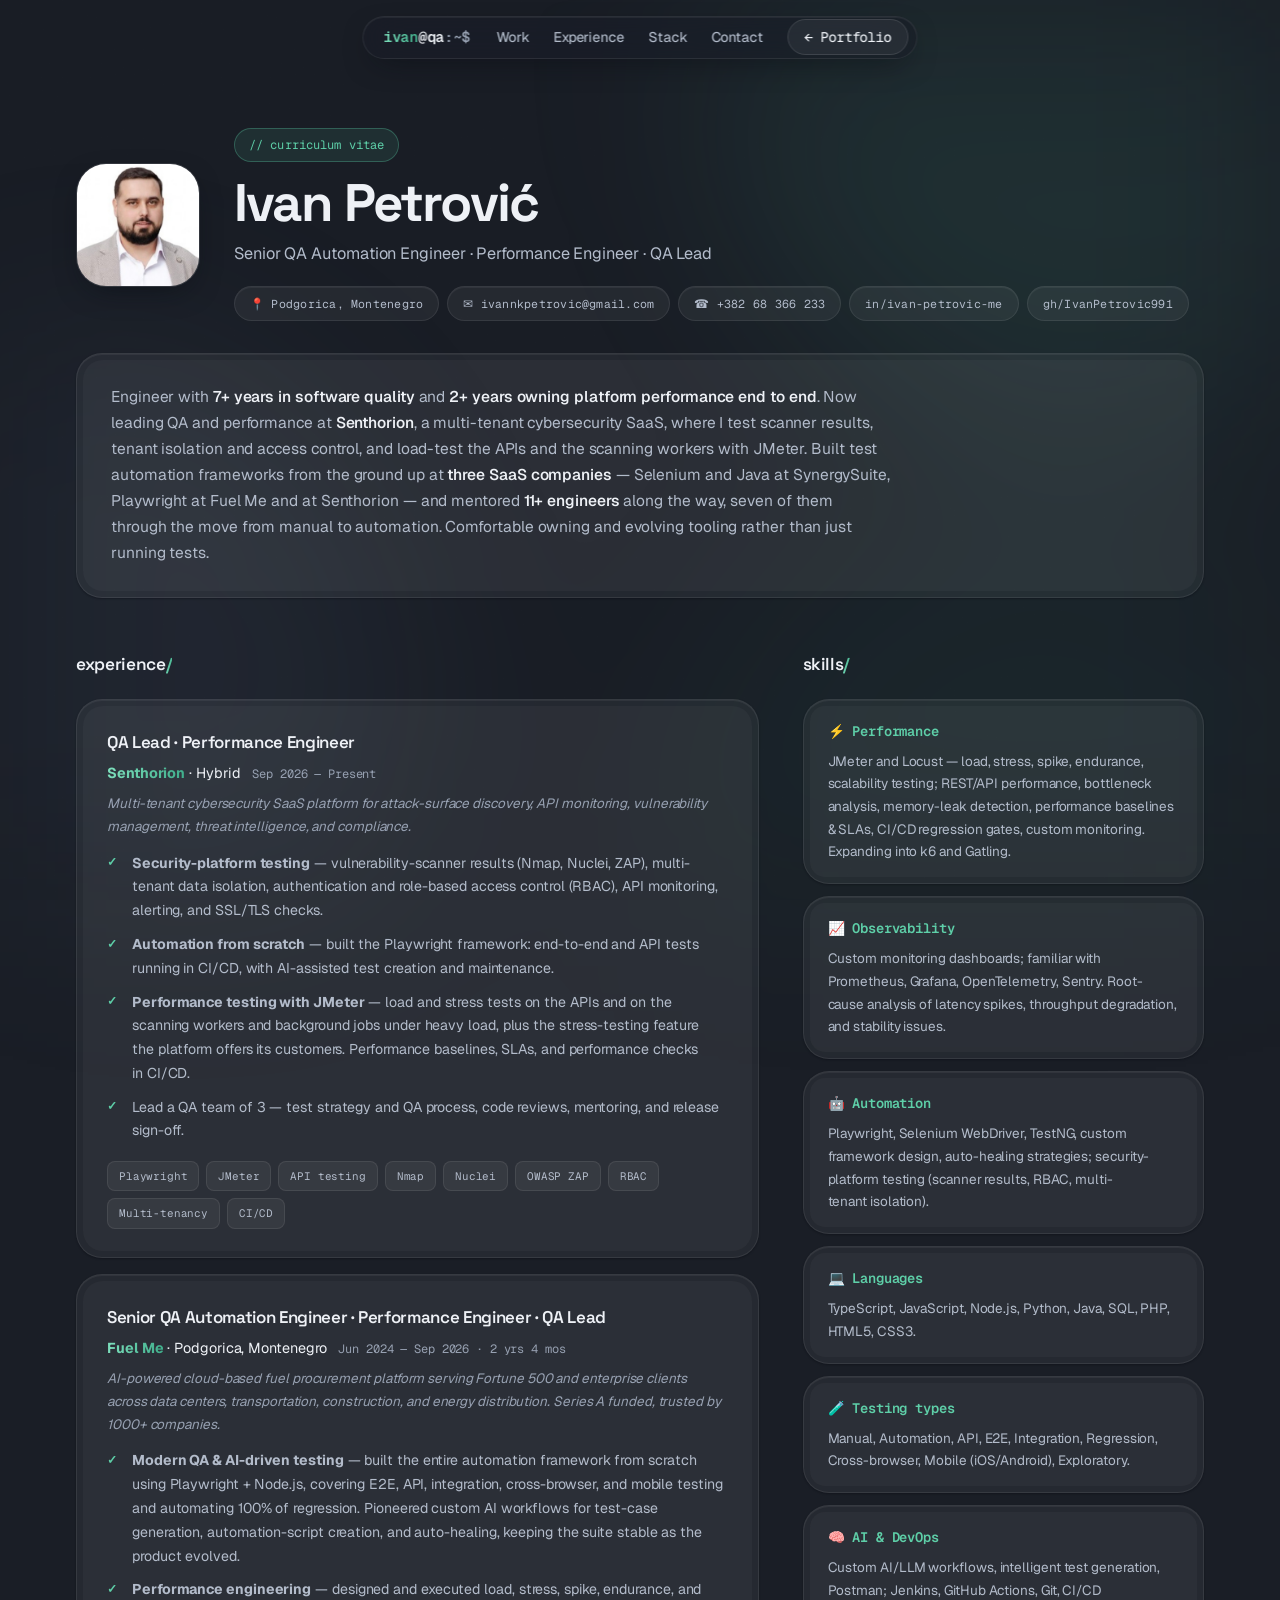
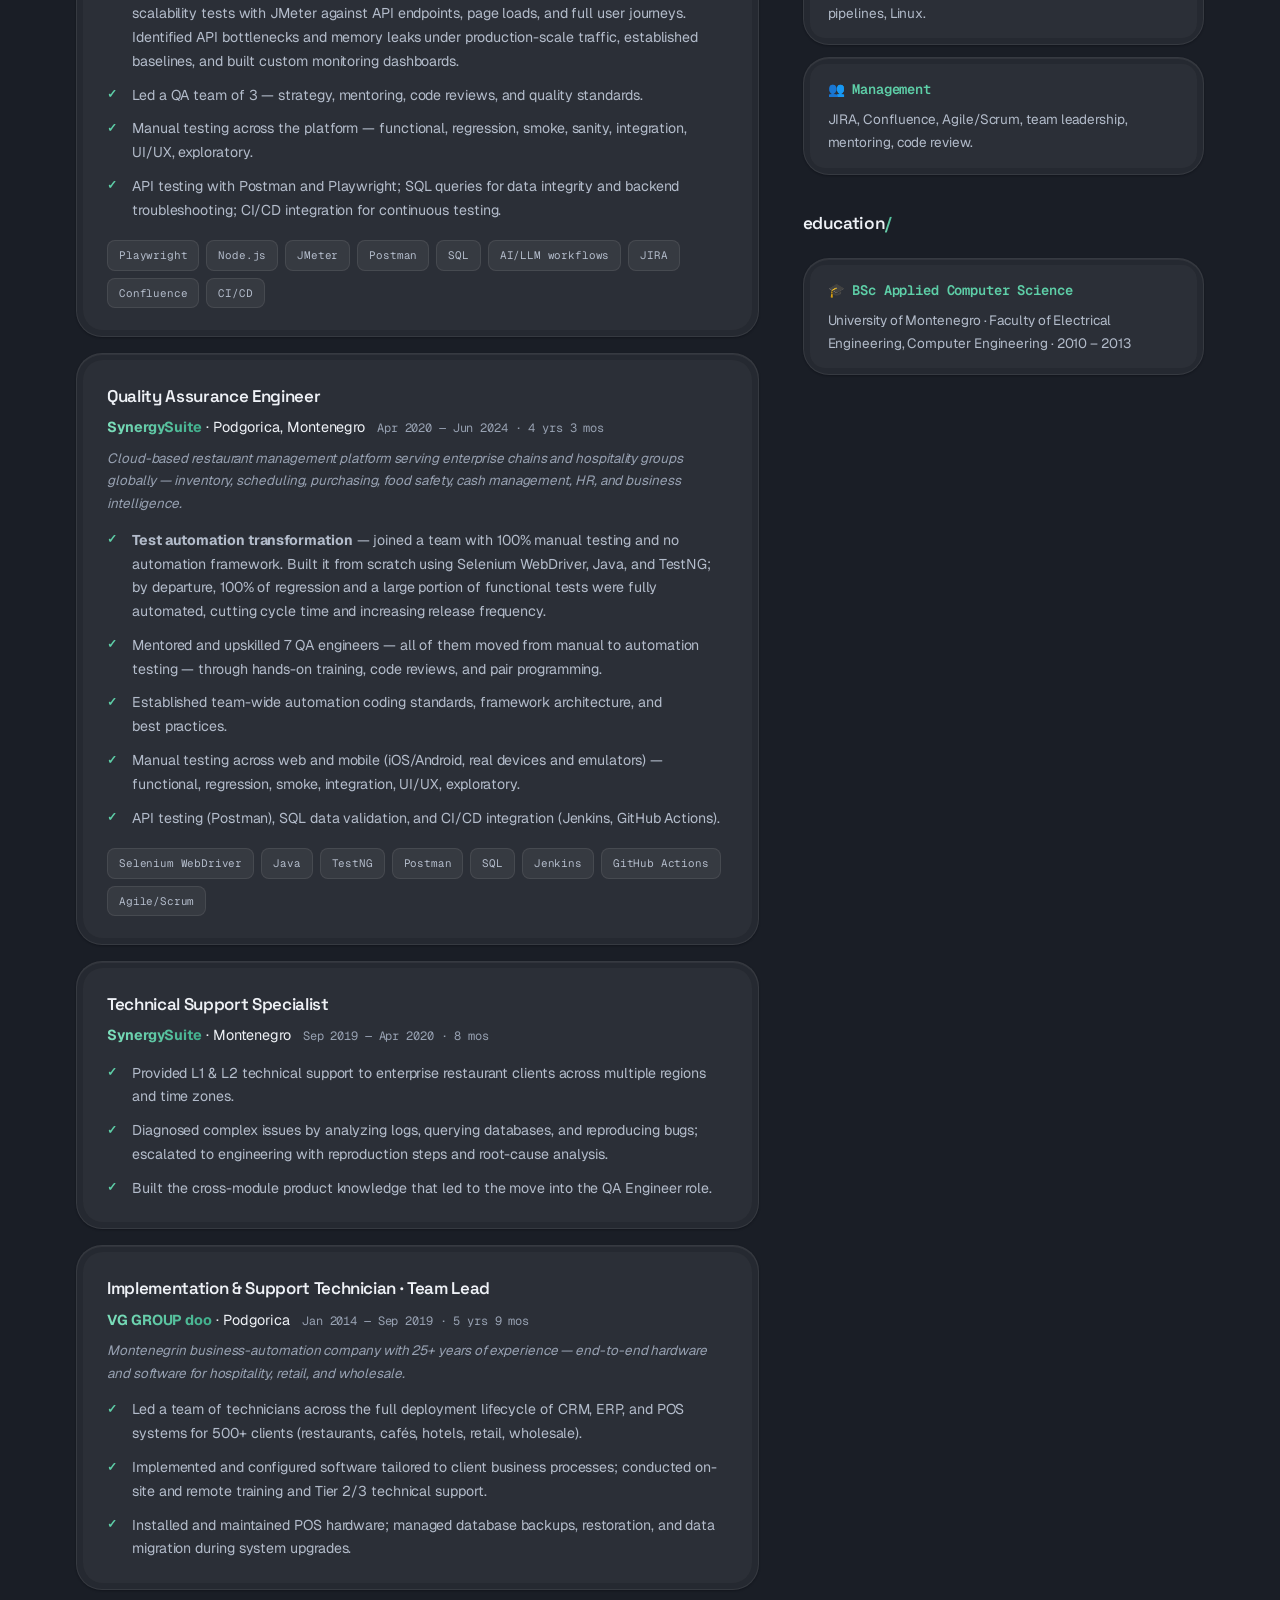
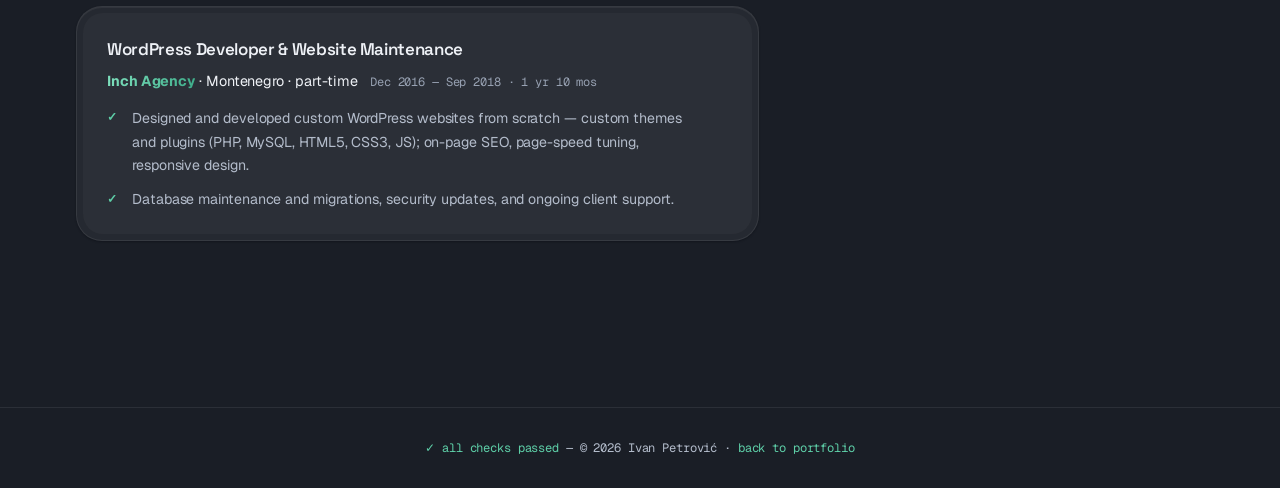
==== commit 2958d6d2: "Add Senthorion, refresh all three case studies, drop the CV PDF Experience, per the current LinkedIn" ====
--- a/cv.html
+++ b/cv.html
@@ -54,7 +54,7 @@
         <li><a href="index.html#experience">Experience</a></li>
         <li><a href="index.html#stack">Stack</a></li>
         <li><a href="index.html#contact">Contact</a></li>
-        <li><a href="assets/IvanPetrovic_CV.pdf" class="nav-cta" download>PDF ↓</a></li>
+        <li><a href="index.html" class="nav-cta">← Portfolio</a></li>
       </ul>
     </div>
   </nav>
@@ -66,7 +66,7 @@
       <div class="cv-head-text">
         <p class="section-kicker mono">// curriculum vitae</p>
         <h1 class="cv-name">Ivan Petrović</h1>
-        <p class="cv-roles">Performance Engineer · Senior QA Automation Engineer · QA Lead</p>
+        <p class="cv-roles">Senior QA Automation Engineer · Performance Engineer · QA Lead</p>
         <div class="cv-contacts mono">
           <span class="pill"><span aria-hidden="true">📍</span> Podgorica, Montenegro</span>
           <a class="pill" href="mailto:ivannkpetrovic@gmail.com"><span aria-hidden="true">✉</span> ivannkpetrovic@gmail.com</a>
@@ -75,20 +75,16 @@
           <a class="pill" href="https://github.com/IvanPetrovic991" target="_blank" rel="noopener">gh/IvanPetrovic991</a>
         </div>
       </div>
-      <div class="cv-download">
-        <a href="assets/IvanPetrovic_CV.pdf" class="btn btn-primary" download>Download PDF <span class="btn-ico" aria-hidden="true">↓</span></a>
-        <span class="mono mute sm">same content, printable</span>
-      </div>
     </header>
 
     <section class="cv-summary reveal glow">
       <p>Engineer with <strong>7+ years in software quality</strong> and <strong>2+ years owning platform performance
-      end to end</strong>. At a cloud SaaS company I run load, stress, spike, endurance and scalability testing with
-      JMeter against APIs and full user journeys, hunt down bottlenecks and memory leaks under production-scale
-      traffic, set performance baselines, and build monitoring to catch regressions across releases. Strong automation
-      background — built test frameworks from the ground up at two SaaS companies and mentored <strong>11+
-      engineers</strong> through the move to automation. Comfortable owning and evolving tooling rather than just
-      running tests, and actively expanding across the open-source performance and observability ecosystem.</p>
+      end to end</strong>. Now leading QA and performance at <strong>Senthorion</strong>, a multi-tenant cybersecurity
+      SaaS, where I test scanner results, tenant isolation and access control, and load-test the APIs and the scanning
+      workers with JMeter. Built test automation frameworks from the ground up at <strong>three SaaS companies</strong>
+      — Selenium and Java at SynergySuite, Playwright at Fuel Me and at Senthorion — and mentored
+      <strong>11+ engineers</strong> along the way, seven of them through the move from manual to automation.
+      Comfortable owning and evolving tooling rather than just running tests.</p>
     </section>
 
     <div class="cv-grid">
@@ -98,33 +94,50 @@
 
         <article class="cv-job reveal glow">
           <header>
-            <h3>Performance Engineer · Senior QA Automation Engineer · Team Lead</h3>
-            <p class="cv-job-meta"><span class="grad-text">Fuel Me</span> · US Remote <span class="mono dim">Jun 2024 — Present</span></p>
-            <p class="cv-job-blurb">AI-powered cloud-based fuel procurement platform serving Fortune 500 and enterprise clients in data centers, transportation, and construction. Series A funded.</p>
-          </header>
-          <ul class="ticks">
-            <li><strong>Performance engineering</strong> — designed and executed load, stress, spike, endurance and scalability tests with JMeter against API endpoints, page loads, and full user journeys. Identified API/REST bottlenecks and memory leaks under production-scale traffic, established performance baselines and SLAs, built custom monitoring dashboards to track regressions release over release, and integrated performance checks into CI/CD.</li>
-            <li><strong>Modern QA & AI-driven testing</strong> — built the entire automation framework from scratch using Playwright + Node.js, automating 100% of regression alongside large portions of functional and integration tests. Pioneered custom AI workflows for intelligent test-case generation, automation script creation, and auto-healing.</li>
-            <li>Leading a QA team of 3 — strategy, mentoring, code reviews, and quality standards.</li>
+            <h3>QA Lead · Performance Engineer</h3>
+            <p class="cv-job-meta"><span class="grad-text">Senthorion</span> · Hybrid <span class="mono dim">Sep 2026 — Present</span></p>
+            <p class="cv-job-blurb">Multi-tenant cybersecurity SaaS platform for attack-surface discovery, API monitoring, vulnerability management, threat intelligence, and compliance.</p>
+          </header>
+          <ul class="ticks">
+            <li><strong>Security-platform testing</strong> — vulnerability-scanner results (Nmap, Nuclei, ZAP), multi-tenant data isolation, authentication and role-based access control (RBAC), API monitoring, alerting, and SSL/TLS checks.</li>
+            <li><strong>Automation from scratch</strong> — built the Playwright framework: end-to-end and API tests running in CI/CD, with AI-assisted test creation and maintenance.</li>
+            <li><strong>Performance testing with JMeter</strong> — load and stress tests on the APIs and on the scanning workers and background jobs under heavy load, plus the stress-testing feature the platform offers its customers. Performance baselines, SLAs, and performance checks in CI/CD.</li>
+            <li>Lead a QA team of 3 — test strategy and QA process, code reviews, mentoring, and release sign-off.</li>
+          </ul>
+          <div class="chips mono">
+            <span>Playwright</span><span>JMeter</span><span>API testing</span><span>Nmap</span><span>Nuclei</span><span>OWASP ZAP</span><span>RBAC</span><span>Multi-tenancy</span><span>CI/CD</span>
+          </div>
+        </article>
+
+        <article class="cv-job reveal glow">
+          <header>
+            <h3>Senior QA Automation Engineer · Performance Engineer · QA Lead</h3>
+            <p class="cv-job-meta"><span class="grad-text">Fuel Me</span> · Podgorica, Montenegro <span class="mono dim">Jun 2024 — Sep 2026 · 2 yrs 4 mos</span></p>
+            <p class="cv-job-blurb">AI-powered cloud-based fuel procurement platform serving Fortune 500 and enterprise clients across data centers, transportation, construction, and energy distribution. Series A funded, trusted by 1000+ companies.</p>
+          </header>
+          <ul class="ticks">
+            <li><strong>Modern QA &amp; AI-driven testing</strong> — built the entire automation framework from scratch using Playwright + Node.js, covering E2E, API, integration, cross-browser, and mobile testing and automating 100% of regression. Pioneered custom AI workflows for test-case generation, automation-script creation, and auto-healing, keeping the suite stable as the product evolved.</li>
+            <li><strong>Performance engineering</strong> — designed and executed load, stress, spike, endurance, and scalability tests with JMeter against API endpoints, page loads, and full user journeys. Identified API bottlenecks and memory leaks under production-scale traffic, established baselines, and built custom monitoring dashboards.</li>
+            <li>Led a QA team of 3 — strategy, mentoring, code reviews, and quality standards.</li>
             <li>Manual testing across the platform — functional, regression, smoke, sanity, integration, UI/UX, exploratory.</li>
-            <li>API testing with Postman and Playwright; SQL queries for data integrity and backend troubleshooting.</li>
+            <li>API testing with Postman and Playwright; SQL queries for data integrity and backend troubleshooting; CI/CD integration for continuous testing.</li>
           </ul>
           <div class="chips mono">
-            <span>JMeter</span><span>Playwright</span><span>Node.js</span><span>TypeScript</span><span>Postman</span><span>SQL</span><span>AI/LLM workflows</span><span>JIRA</span><span>CI/CD</span>
+            <span>Playwright</span><span>Node.js</span><span>JMeter</span><span>Postman</span><span>SQL</span><span>AI/LLM workflows</span><span>JIRA</span><span>Confluence</span><span>CI/CD</span>
           </div>
         </article>
 
         <article class="cv-job reveal glow">
           <header>
             <h3>Quality Assurance Engineer</h3>
-            <p class="cv-job-meta"><span class="grad-text">SynergySuite</span> · US Remote <span class="mono dim">Apr 2020 — Jun 2024 · 4 yrs 3 mos</span></p>
-            <p class="cv-job-blurb">Cloud-based all-in-one restaurant management platform serving enterprise restaurant chains and hospitality groups globally.</p>
+            <p class="cv-job-meta"><span class="grad-text">SynergySuite</span> · Podgorica, Montenegro <span class="mono dim">Apr 2020 — Jun 2024 · 4 yrs 3 mos</span></p>
+            <p class="cv-job-blurb">Cloud-based restaurant management platform serving enterprise chains and hospitality groups globally — inventory, scheduling, purchasing, food safety, cash management, HR, and business intelligence.</p>
           </header>
           <ul class="ticks">
             <li><strong>Test automation transformation</strong> — joined a team with 100% manual testing and no automation framework. Built it from scratch using Selenium WebDriver, Java, and TestNG; by departure, 100% of regression and a large portion of functional tests were fully automated, cutting cycle time and increasing release frequency.</li>
-            <li>Mentored and upskilled 8 QA engineers through hands-on training, code reviews, and pair programming.</li>
+            <li>Mentored and upskilled 7 QA engineers — all of them moved from manual to automation testing — through hands-on training, code reviews, and pair programming.</li>
             <li>Established team-wide automation coding standards, framework architecture, and best practices.</li>
-            <li>Manual testing across web and mobile (iOS/Android) — functional, regression, smoke, integration, UI/UX, exploratory.</li>
+            <li>Manual testing across web and mobile (iOS/Android, real devices and emulators) — functional, regression, smoke, integration, UI/UX, exploratory.</li>
             <li>API testing (Postman), SQL data validation, and CI/CD integration (Jenkins, GitHub Actions).</li>
           </ul>
           <div class="chips mono">
@@ -135,31 +148,32 @@
         <article class="cv-job reveal glow">
           <header>
             <h3>Technical Support Specialist</h3>
-            <p class="cv-job-meta"><span class="grad-text">SynergySuite</span> · US Remote <span class="mono dim">Sep 2019 — Apr 2020 · 8 mos</span></p>
-          </header>
-          <ul class="ticks">
-            <li>Provided L1 & L2 technical support to enterprise restaurant clients across multiple time zones.</li>
-            <li>Diagnosed complex issues by analyzing logs, querying databases, and reproducing bugs.</li>
-          </ul>
-        </article>
-
-        <article class="cv-job reveal glow">
-          <header>
-            <h3>Implementation Technician · Team Lead</h3>
+            <p class="cv-job-meta"><span class="grad-text">SynergySuite</span> · Montenegro <span class="mono dim">Sep 2019 — Apr 2020 · 8 mos</span></p>
+          </header>
+          <ul class="ticks">
+            <li>Provided L1 &amp; L2 technical support to enterprise restaurant clients across multiple regions and time zones.</li>
+            <li>Diagnosed complex issues by analyzing logs, querying databases, and reproducing bugs; escalated to engineering with reproduction steps and root-cause analysis.</li>
+            <li>Built the cross-module product knowledge that led to the move into the QA Engineer role.</li>
+          </ul>
+        </article>
+
+        <article class="cv-job reveal glow">
+          <header>
+            <h3>Implementation &amp; Support Technician · Team Lead</h3>
             <p class="cv-job-meta"><span class="grad-text">VG GROUP doo</span> · Podgorica <span class="mono dim">Jan 2014 — Sep 2019 · 5 yrs 9 mos</span></p>
-            <p class="cv-job-blurb">Leading Montenegrin company in business automation — end-to-end hardware and software for hospitality, retail, and wholesale.</p>
-          </header>
-          <ul class="ticks">
-            <li>Led a team of technicians delivering implementation and support across 50+ clients (restaurants, cafés, hotels, retail, wholesale).</li>
-            <li>Implemented and configured CRM, ERP, and POS software tailored to client business processes; conducted client training and Tier 2/3 technical support.</li>
-            <li>Installed and maintained POS hardware; managed database backups, restoration, and data migration.</li>
-          </ul>
-        </article>
-
-        <article class="cv-job reveal glow">
-          <header>
-            <h3>WordPress Developer</h3>
-            <p class="cv-job-meta"><span class="grad-text">Inch Agency</span> · Montenegro <span class="mono dim">Dec 2016 — Sep 2018 · 1 yr 10 mos</span></p>
+            <p class="cv-job-blurb">Montenegrin business-automation company with 25+ years of experience — end-to-end hardware and software for hospitality, retail, and wholesale.</p>
+          </header>
+          <ul class="ticks">
+            <li>Led a team of technicians across the full deployment lifecycle of CRM, ERP, and POS systems for 500+ clients (restaurants, cafés, hotels, retail, wholesale).</li>
+            <li>Implemented and configured software tailored to client business processes; conducted on-site and remote training and Tier 2/3 technical support.</li>
+            <li>Installed and maintained POS hardware; managed database backups, restoration, and data migration during system upgrades.</li>
+          </ul>
+        </article>
+
+        <article class="cv-job reveal glow">
+          <header>
+            <h3>WordPress Developer &amp; Website Maintenance</h3>
+            <p class="cv-job-meta"><span class="grad-text">Inch Agency</span> · Montenegro · part-time <span class="mono dim">Dec 2016 — Sep 2018 · 1 yr 10 mos</span></p>
           </header>
           <ul class="ticks">
             <li>Designed and developed custom WordPress websites from scratch — custom themes and plugins (PHP, MySQL, HTML5, CSS3, JS); on-page SEO, page-speed tuning, responsive design.</li>
@@ -173,7 +187,7 @@
 
         <div class="cv-skill reveal glow">
           <h3 class="mono"><span aria-hidden="true">⚡</span> Performance</h3>
-          <p>JMeter — load, stress, spike, endurance, scalability testing; REST/API performance, bottleneck analysis, memory-leak detection, performance baselines & SLAs, CI/CD regression gates, custom monitoring. Expanding into k6, Gatling, Locust.</p>
+          <p>JMeter and Locust — load, stress, spike, endurance, scalability testing; REST/API performance, bottleneck analysis, memory-leak detection, performance baselines &amp; SLAs, CI/CD regression gates, custom monitoring. Expanding into k6 and Gatling.</p>
         </div>
         <div class="cv-skill reveal glow">
           <h3 class="mono"><span aria-hidden="true">📈</span> Observability</h3>
@@ -181,11 +195,11 @@
         </div>
         <div class="cv-skill reveal glow">
           <h3 class="mono"><span aria-hidden="true">🤖</span> Automation</h3>
-          <p>Playwright, Selenium WebDriver, TestNG, custom framework design, auto-healing strategies.</p>
+          <p>Playwright, Selenium WebDriver, TestNG, custom framework design, auto-healing strategies; security-platform testing (scanner results, RBAC, multi-tenant isolation).</p>
         </div>
         <div class="cv-skill reveal glow">
           <h3 class="mono"><span aria-hidden="true">💻</span> Languages</h3>
-          <p>Java, JavaScript, TypeScript, Node.js, SQL, PHP, HTML5, CSS3.</p>
+          <p>TypeScript, JavaScript, Node.js, Python, Java, SQL, PHP, HTML5, CSS3.</p>
         </div>
         <div class="cv-skill reveal glow">
           <h3 class="mono"><span aria-hidden="true">🧪</span> Testing types</h3>
@@ -206,9 +220,6 @@
           <p>University of Montenegro · Faculty of Electrical Engineering, Computer Engineering · 2010 – 2013</p>
         </div>
 
-        <div class="cv-download-side reveal">
-          <a href="assets/IvanPetrovic_CV.pdf" class="btn btn-primary" download>Download PDF <span class="btn-ico" aria-hidden="true">↓</span></a>
-        </div>
       </aside>
 
     </div>
--- a/css/style.css
+++ b/css/style.css
@@ -629,6 +629,7 @@
 }
 .span-4 { grid-column: span 4; }
 .span-5 { grid-column: span 5; }
+.span-6 { grid-column: span 6; }
 .span-7 { grid-column: span 7; }
 .span-8 { grid-column: span 8; }
 .span-12 { grid-column: span 12; }
@@ -754,6 +755,9 @@
 .v-row:last-child { border-bottom: none; }
 .v-head { color: var(--text-mute); background: rgba(255, 255, 255, 0.022); letter-spacing: 0.02em; }
 .v-row .ok { font-weight: 600; }
+/* Reported but deliberately not gated — neither pass nor fail */
+.low { color: var(--text-mute); font-weight: 600; }
+.v-row .low { letter-spacing: -0.02em; }
 
 /* ============ Key/value rows ============ */
 .kv { display: flex; flex-direction: column; gap: 8px; font-size: 0.775rem; margin-top: auto; }
@@ -802,6 +806,18 @@
 .layer-n { color: var(--accent); white-space: nowrap; }
 .layer-arrow { text-align: center; color: var(--text-mute); font-size: 0.7rem; line-height: 1; }
 
+/* Key/description table built from layer rows (e.g. the release log) */
+.layers-table .layer {
+  display: grid;
+  grid-template-columns: minmax(170px, 230px) minmax(0, 1fr);
+  gap: 18px;
+  align-items: baseline;
+}
+.layers-table .layer .dim { text-wrap: pretty; }
+@media (max-width: 720px) {
+  .layers-table .layer { grid-template-columns: 1fr; gap: 4px; }
+}
+
 .project-foot {
   margin-top: 24px;
   font-size: 0.775rem;
@@ -938,7 +954,7 @@
 
 .cv-head {
   display: grid;
-  grid-template-columns: auto minmax(0, 1fr) auto;
+  grid-template-columns: auto minmax(0, 1fr);
   gap: 34px;
   align-items: center;
   margin-bottom: 32px;
@@ -969,8 +985,6 @@
 .cv-contacts a.pill { color: var(--text-dim); transition: color 0.3s var(--spring), border-color 0.3s var(--spring); }
 .cv-contacts a.pill:hover { color: var(--accent); border-color: var(--border-hover); text-decoration: none; }
 
-.cv-download { display: flex; flex-direction: column; gap: 10px; align-items: center; text-align: center; }
-
 .cv-summary {
   position: relative;
   isolation: isolate;
@@ -1074,8 +1088,6 @@
 .cv-skill:hover { border-color: var(--border-hover); }
 .cv-skill h3 { font-size: 0.86rem; font-weight: 600; color: var(--accent); margin-bottom: 7px; }
 .cv-skill p { color: var(--text-dim); font-size: 0.845rem; text-wrap: pretty; }
-
-.cv-download-side { margin-top: 30px; text-align: center; }
 
 /* ============ 404 ============ */
 .nf {
@@ -1117,7 +1129,7 @@
 
 /* ============ Responsive ============ */
 @media (max-width: 1000px) {
-  .span-4, .span-5, .span-7, .span-8 { grid-column: span 6; }
+  .span-4, .span-5, .span-6, .span-7, .span-8 { grid-column: span 6; }
   .project-head { grid-template-columns: 1fr; align-items: start; gap: 24px; }
   .stack-card:nth-child(n) { grid-column: span 3; }
 }
@@ -1166,7 +1178,7 @@
   .nav-links a:not(.nav-cta).active::after { left: 42%; right: 42%; bottom: 6px; }
   .nav-cta { display: inline-block !important; margin-top: 8px; }
 
-  .span-4, .span-5, .span-7, .span-8 { grid-column: span 12; }
+  .span-4, .span-5, .span-6, .span-7, .span-8 { grid-column: span 12; }
   .stack-card:nth-child(n) { grid-column: span 6; }
   .xp { grid-template-columns: 1fr; gap: 10px; padding: 26px; }
   .xp-compact { padding: 22px 26px; }
@@ -1179,7 +1191,6 @@
   .v-head span:nth-child(4) { display: none; }
 
   .cv-head { grid-template-columns: auto minmax(0, 1fr); }
-  .cv-download { grid-column: 1 / -1; flex-direction: row; align-items: center; justify-content: flex-start; }
   .cv-grid { grid-template-columns: 1fr; gap: 36px; }
 
   /* Comfortable touch targets for inline links */
@@ -1222,7 +1233,7 @@
 
   /* Ambient chrome has no business on paper */
   .aurora, .noise, .progress-rail, .nav, .marquee,
-  .skip-link, .cv-download, .cv-download-side, .footer { display: none !important; }
+  .skip-link, .footer { display: none !important; }
 
   .reveal { opacity: 1 !important; transform: none !important; filter: none !important; }
 
